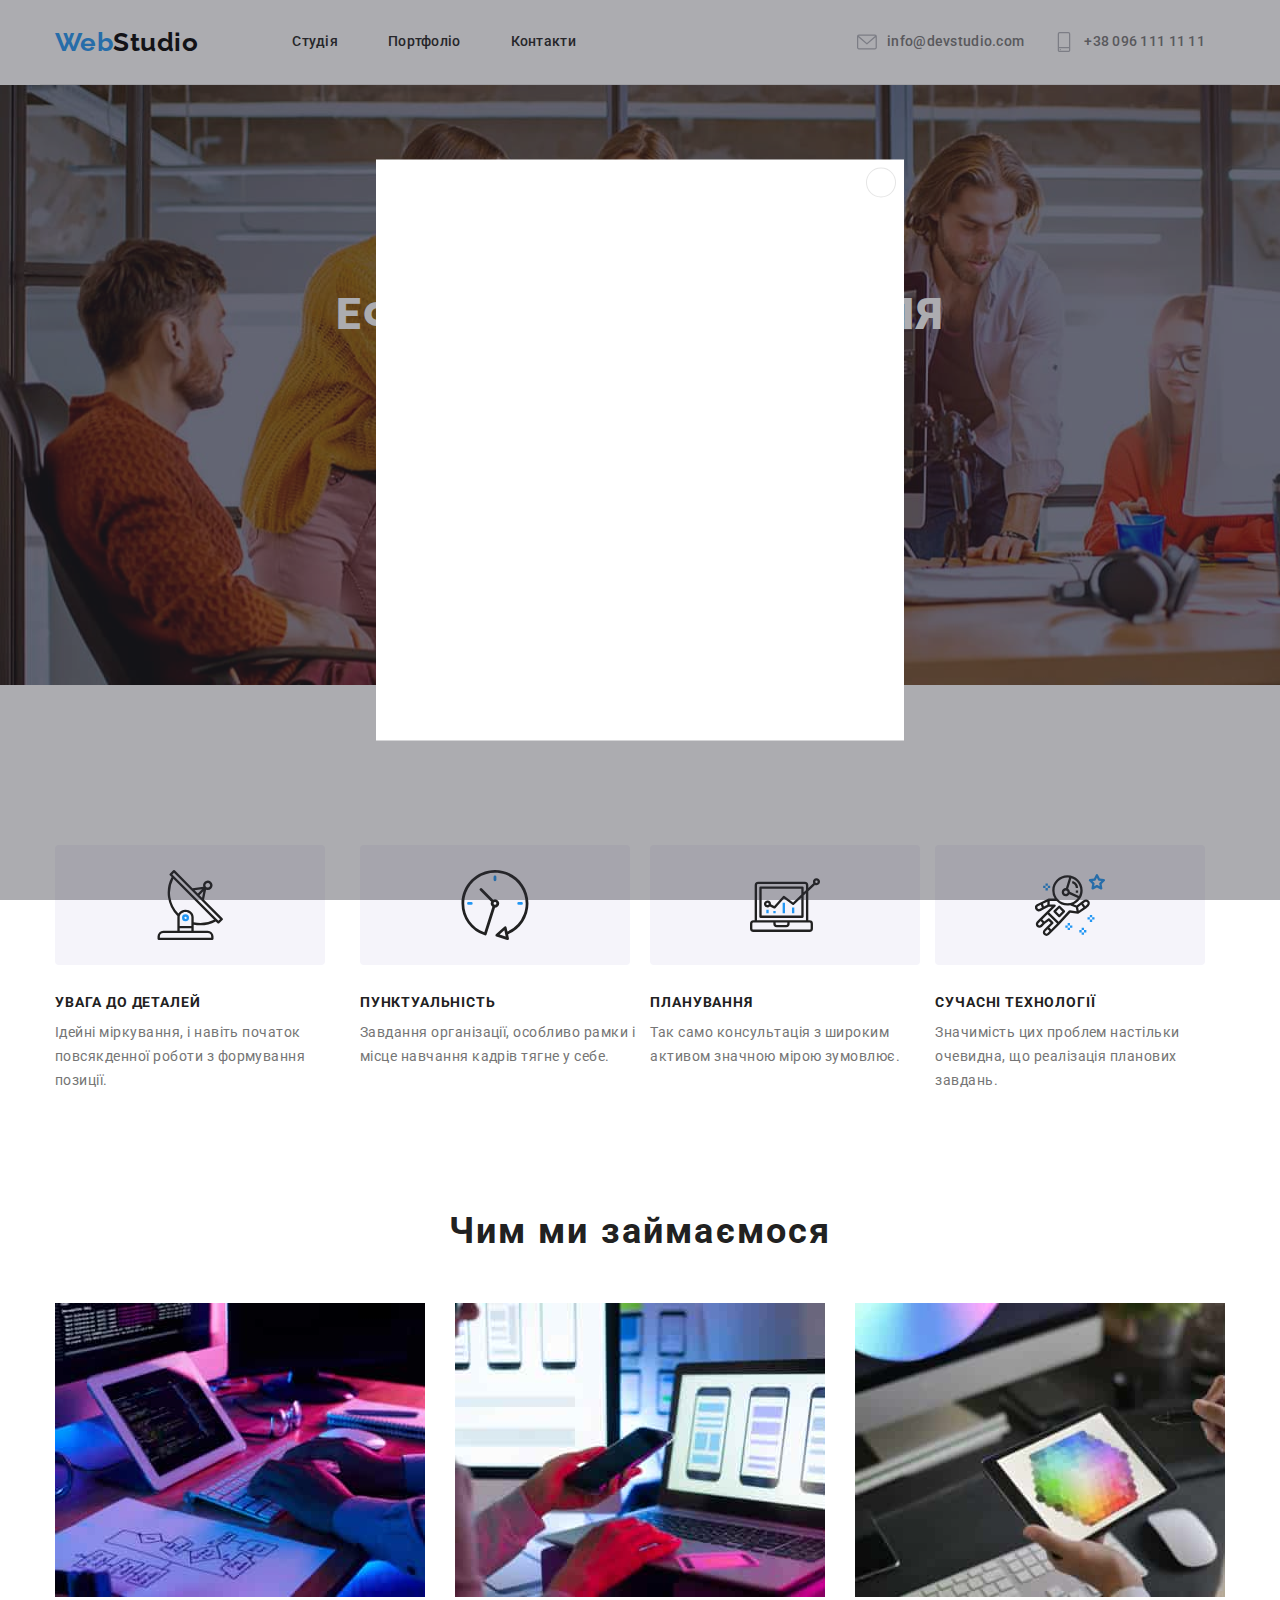
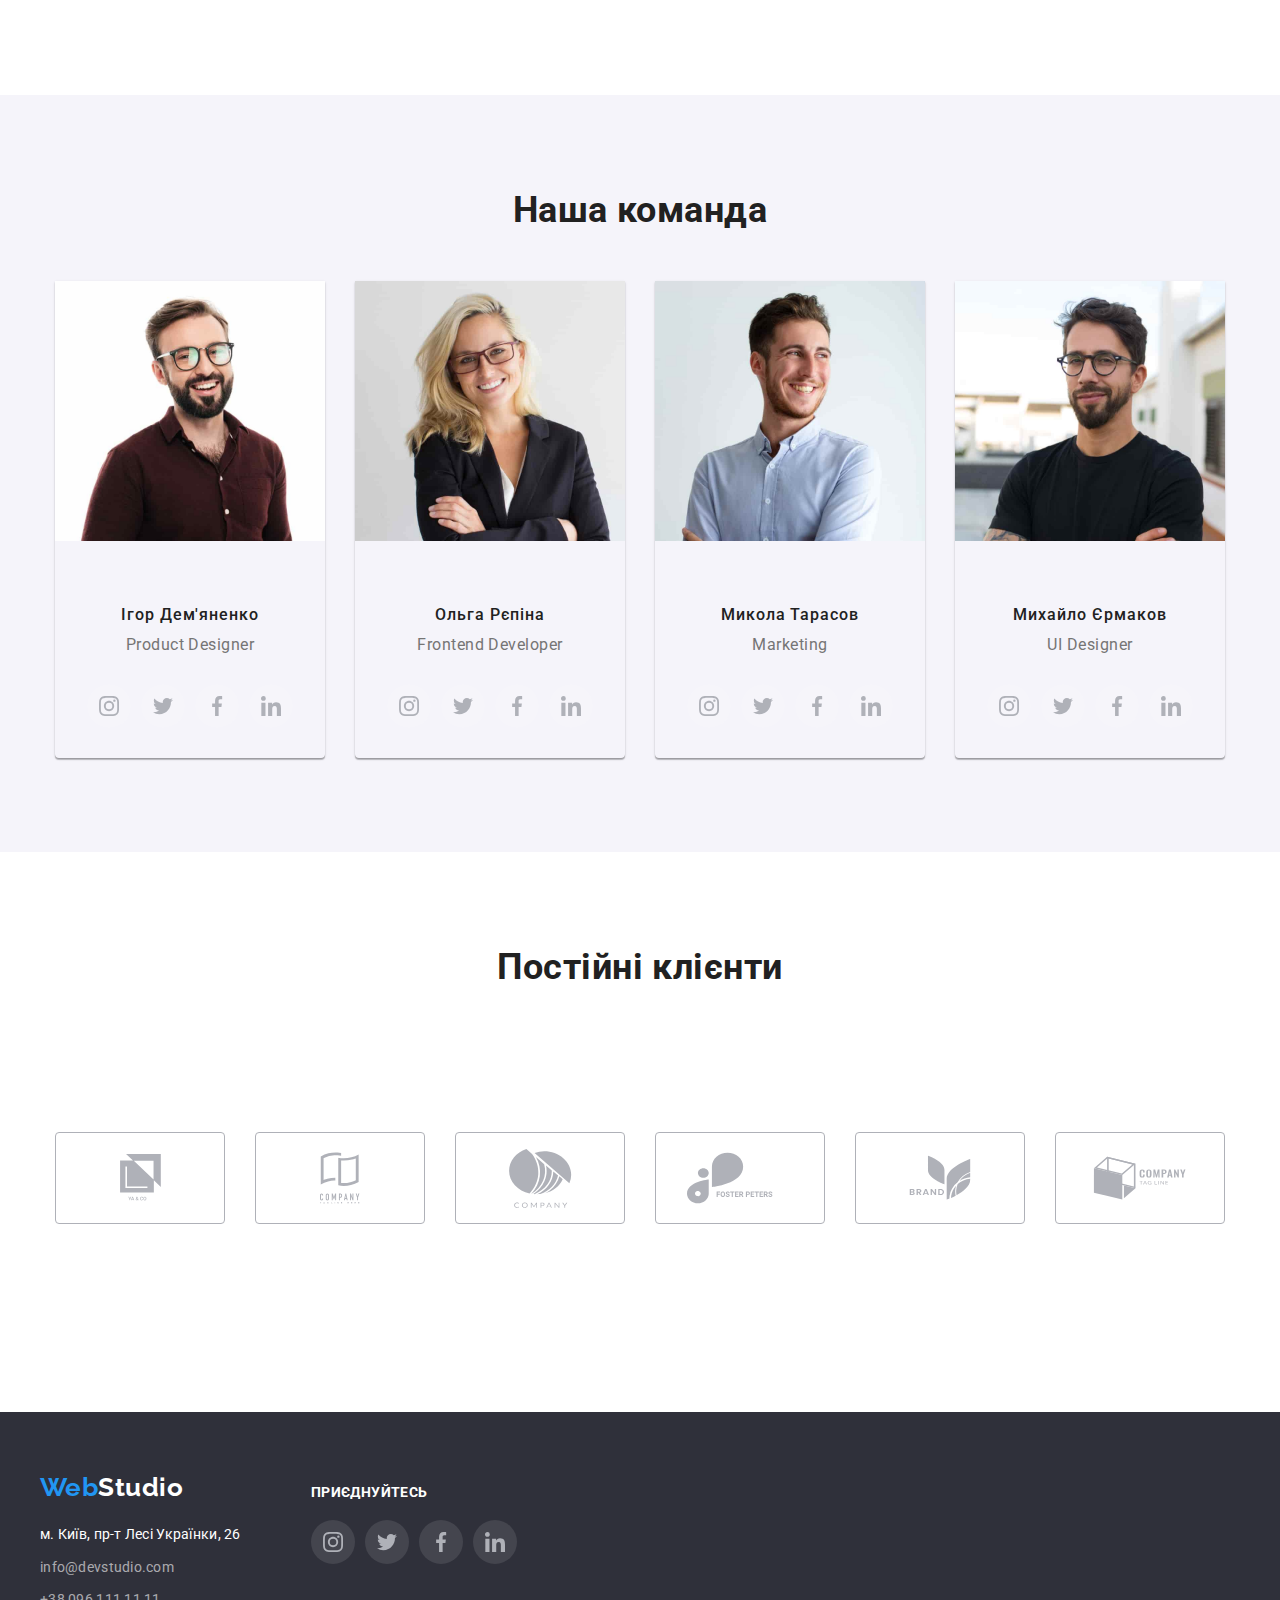
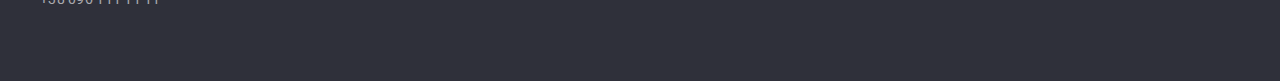
==== index.html @ 6ea55b5c "structure-modal" ====
<!DOCTYPE html>
<html lang="uk">
  <head>
    <meta charset="UTF-8" >
    <meta http-equiv="X-UA-Compatible" content="IE=edge" >
    <meta name="viewport" content="width=device-width, initial-scale=1.0" >
    <title>Document</title>
    <link rel="preconnect" href="https://fonts.googleapis.com" >
    <link rel="preconnect" href="https://fonts.gstatic.com" crossorigin >
    <link
      href="https://fonts.googleapis.com/css2?family=Raleway:wght@700&family=Roboto:wght@400;500;700;900&display=swap"
      rel="stylesheet">
      <link rel="stylesheet" href="./css/modern-normalize.css">
    <link rel="stylesheet" href="./css/styles.css" >
  </head>

  <body>
    <header>
      <div class="conteiner header-wraper">
      <nav class="header-nav">
        <a class="logo-link" href="index.html"
          >Web<span class="logo">Studio</span></a
        >
        <ul class="site-nave list">
          <li><a href="./index.html" class="link current">Студія</a></li>
          <li><a href="./portfolio.html" class="link">Портфоліо</a></li>
          <li><a href="./index.html" class="link">Контакти</a></li>
        </ul>
      </nav>
      <ul class="adress-head list">
        <li class="mail">
          <a href="mailto:info@devstudio.com" class="adress-head-link link"
            > <svg class="icon icon-adress-link" width="20" height="20" >
              <use xlink:href="./images/sprite.svg#icon-envelope"></use>
            </svg>info@devstudio.com</a
          >
        </li>
        <li class="phone">
          <a href="tel:+380961111111" class="adress-head-link link"><svg class="icon icon-adress-link" width="20" height="20">
            <use xlink:href="./images/sprite.svg#icon-smartphone"></use>
          </svg>+38 096 111 11 11</a></li>
      </ul>
    </div>
    </header>
    <main>
      <section class="hero">
        <div class="conteiner">
        <h1 class="hero-title">Ефективні рішення для вашого бізнесу</h1>
        <button class="button-main">Замовити послугу</button>
        </div>
      </section>

      <section class="help section">
        <div class="conteiner help-section">
        <!-- <h2>Допомога бізнесу</h2> -->
        <ul class="feature-list list">
          <li class="feature-item-link">
              <svg class="icon-advantage">
                <use xlink:href="./images/sprite.svg#icon-Group" width="70" height="70"></use>
              </svg>
            <h3 class="title">УВАГА ДО ДЕТАЛЕЙ</h3>
            <p class="discription">
              Ідейні міркування, і навіть початок повсякденної роботи з
              формування позиції.
            </p>
          </li>
          <li class="feature-item-link">
              <svg class="icon-advantage" >
                <use xlink:href="./images/sprite.svg#icon-clock" width="70" height="70"></use>
              </svg>
            <h3 class="title">ПУНКТУАЛЬНІСТЬ</h3>
            <p class="discription">
              Завдання організації, особливо рамки і місце навчання кадрів тягне
              у себе.
            </p>
          </li>
          <li class="feature-item-link">
              <svg class="icon-advantage" >
                <use xlink:href="./images/sprite.svg#icon-diagram" width="70" height="70"></use>
              </svg>
            <h3 class="title">ПЛАНУВАННЯ</h3>
            <p class="discription">
              Так само консультація з широким активом значною мірою зумовлює.
            </p>
          </li>
          <li class="feature-item-link">
              <svg class="icon-advantage" >
                <use xlink:href="./images/sprite.svg#icon-astronaut" width="70" height="70" ></use>
              </svg>
            <h3 class="title">СУЧАСНІ ТЕХНОЛОГІЇ</h3>
            <p class="discription">
              Значимість цих проблем настільки очевидна, що реалізація планових
              завдань.
            </p>
          </li>
        </ul>
        </div>
      </section>

      <section class="action-photo section">
        <div class="conteiner">
        <h2 class="title">Чим ми займаємося</h2>
        <ul class="list">
          <li>
            <img
              src="./images/functions-1.jpg"
              alt="Набирає код на клавіатурі"
              width="370"
            >
          </li>
          <li>
            <img
              src="./images/functions-2.jpg"
              alt="Синхронізує з телефоном"
              width="370"
            >
          </li>
          <li>
            <img
              src="./images/functions-3.jpg"
              alt="Обирає палітру на планшеті"
              width="370"
            >
          </li>
        </ul>
      </div >
      </section>

      <section class="our-team section">
        <div class="our-team conteiner">
        <h2 class="main-title">Наша команда</h2>
        <ul class="list">
          <li class="items">
            <img src="./images/team-1.jpg" alt="Ігор Дем'яненко" width="270" >
          
            <div class="our-descr">
            <h3 class="title">Ігор Дем'яненко</h3>
            <p class="discription">Product Designer</p>
           
            <ul class="socials">
              
              <li class="sosial-item">
                <a href="#" class="social-item-link" target="blank" rel="noopener noreferrer">
                <svg class="icon icon-instagram" width="20" height="20">
                  <use xlink:href="./images/sprite.svg#icon-instagram"></use>
                </svg>
              </a>
            </li>
         
            <li class="sosial-item">
              <a href="#" class="social-item-link" target="blank" rel="noopener noreferrer">
              <svg class="icon icon-facebook" width="20" height="20">
                <use xlink:href="./images/sprite.svg#icon-twitter"></use>
              </svg>
            </a>
          </li>
        
          <li class="sosial-item">
            <a href="#" class="social-item-link" target="blank" rel="noopener noreferrer">
            <svg class="icon icon-facebook" width="20" height="20">
              <use xlink:href="./images/sprite.svg#icon-facebook"></use>
            </svg>
          </a>
        </li>
   
        <li class="sosial-item">
          <a href="#" class="social-item-link" target="blank" rel="noopener noreferrer">
          <svg class="icon icon-facebook" width="20" height="20">
            <use xlink:href="./images/sprite.svg#icon-linkedin"></use>
          </svg>
        </a>
      </li>
    </ul>
  </div>

  
         
          <li class="items">
            <img
              src="./images/team-2.jpg"
              alt="Ольга Рєпіна"
              width="270"
            >
            <div class="our-descr">
            <h3 class="title">Ольга Рєпіна</h3>
            <p class="discription">Frontend Developer</p>
            <ul class="socials">
              <li class="sosial-item">
                <a href="#" class="social-item-link" target="blank" rel="noopener noreferrer">
                <svg class="icon icon-instagram" width="20" height="20">
                  <use xlink:href="./images/sprite.svg#icon-instagram"></use>
                </svg>
              </a>
            </li>
    
            <li class="sosial-item">
              <a href="#" class="social-item-link" target="blank" rel="noopener noreferrer">
              <svg class="icon icon-facebook" width="20" height="20">
                <use xlink:href="./images/sprite.svg#icon-twitter"></use>
              </svg>
            </a>
          </li>

          <li class="sosial-item">
            <a href="#" class="social-item-link" target="blank" rel="noopener noreferrer">
            <svg class="icon icon-facebook" width="20" height="20">
              <use xlink:href="./images/sprite.svg#icon-facebook"></use>
            </svg>
          </a>
        </li>
   
        <li class="sosial-item">
          <a href="#" class="social-item-link" target="blank" rel="noopener noreferrer">
          <svg class="icon icon-facebook" width="20" height="20">
            <use xlink:href="./images/sprite.svg#icon-linkedin"></use>
          </svg>
        </a>
      </li>
            </ul>
            </div>
          
          <li class="items">
            <img
              src="./images/team-3.jpg"
              alt="Микола Тарасов"
              width="270"
            >
            <div class="our-descr">
            <h3 class="title">Микола Тарасов</h3>
            <p class="discription">Marketing</p>
            <ul class="socials">
              <li class="sosial-item">
                <a href="#" class="social-item-link" target="blank" rel="noopener noreferrer">
                <svg class="icon icon-instagram" width="20" height="20">
                  <use xlink:href="./images/sprite.svg#icon-instagram"></use>
                </svg>
              </a>
            </li>
       

            <li class="sosial-item">
              <a href="#" class="social-item-link" target="blank" rel="noopener noreferrer">
              <svg class="icon icon-facebook" width="20" height="20">
                <use xlink:href="./images/sprite.svg#icon-twitter"></use>
              </svg>
            </a>
          </li>
      
    
          <li class="sosial-item">
            <a href="#" class="social-item-link" target="blank" rel="noopener noreferrer">
            <svg class="icon icon-facebook" width="20" height="20">
              <use xlink:href="./images/sprite.svg#icon-facebook"></use>
            </svg>
          </a>
        </li>
      
   
        <li class="sosial-item">
          <a href="#" class="social-item-link" target="blank" rel="noopener noreferrer">
          <svg class="icon icon-facebook" width="20" height="20">
            <use xlink:href="./images/sprite.svg#icon-linkedin"></use>
          </svg>
        </a>
      </li>
            </ul>
          </div>
          </li>

          <li class="items">
            <img src="./images/team-4.jpg" alt="Михайло Єрмаков" width="270" >
            <div class="our-descr">
            <h3 class="title">Михайло Єрмаков</h3>
            <p class="discription">UI Designer</p>
            <ul class="socials">
              <li class="sosial-item">
                <a href="#" class="social-item-link" target="blank" rel="noopener noreferrer">
                <svg class="icon icon-instagram" width="20" height="20">
                  <use xlink:href="./images/sprite.svg#icon-instagram"></use>
                </svg>
              </a>
            </li>
         
      

            <li class="sosial-item">
              <a href="#" class="social-item-link" target="blank" rel="noopener noreferrer">
              <svg class="icon icon-facebook" width="20" height="20">
                <use xlink:href="./images/sprite.svg#icon-twitter"></use>
              </svg>
            </a>
          </li>
        
    
          <li class="sosial-item">
            <a href="#" class="social-item-link" target="blank" rel="noopener noreferrer">
            <svg class="icon icon-facebook" width="20" height="20">
              <use xlink:href="./images/sprite.svg#icon-facebook"></use>
            </svg>
          </a>
        </li>
      
   
        <li class="sosial-item">
          <a href="#" class="social-item-link" target="blank" rel="noopener noreferrer">
          <svg class="icon icon-facebook" width="20" height="20">
            <use xlink:href="./images/sprite.svg#icon-linkedin"></use>
          </svg>
        </a>
      </li>
            </ul>
          </div>
          </li>
        </ul>
      </div>
      </section>

      <section class="section">
          <div class="conteiner">
            <h2 class="client-title">Постійні клієнти</h2>
          <ul class="clients-item">
            <li class="clients-item-link"> 
              <a class="client-link" href="#" target="_blank" rel="noopener noreferrer">
               <svg class="icon-clients" width="41" height="46.7">
                <use xlink:href="./images/sprite.svg#icon-Client1"></use>
              </svg>
            </a>
          </li>

          <li class="clients-item-link"> 
            <a class="client-link" href="#" target="_blank" rel="noopener noreferrer">
            <svg class="icon-clients " width="40" height="52">
              <use xlink:href="./images/sprite.svg#icon-Client2"></use>
            </svg>
          </a>
        </li>

          <li class="clients-item-link">
            <a class="client-link" href="#" target="_blank" rel="noopener noreferrer">
            <svg class="icon-clients" width="106" height="60">
              <use xlink:href="./images/sprite.svg#icon-Client3"></use>
            </svg>
          </a>
        </li>

          <li class="clients-item-link"> 
            <a class="client-link" href="#" target="_blank" rel="noopener noreferrer">
            <svg class="icon-clients" width="106" height="60">
              <use xlink:href="./images/sprite.svg#icon-Client4"></use>
            </svg>
          </a>
        </li>

          <li class="clients-item-link"> 
            <a class="client-link" href="#" target="_blank" rel="noopener noreferrer">
            <svg class="icon-clients" width="62.54" height="45.43">
              <use xlink:href="./images/sprite.svg#icon-Client5"></use>
            </svg>
          </a>
        </li>

          <li class="clients-item-link"> 
            <a class="client-link" href="#" target="_blank" rel="noopener noreferrer">
            <svg class="icon-clients" width="93.79" height="43.93">
              <use xlink:href="./images/sprite.svg#icon-Client6"></use>
            </svg>
          </a>
        </li>

          </ul>
        </div>
      </section>
    <div class="modal-wrap">
      <div class="modal">
        <button type="button" class="close-modal"></button> 
        <form action="#"></form>
      </div>
    </div>
  </main>

    <footer class="footer">
      <div class="conteiner footer-items">
        <div>
      <a class="logo-link" href="index.html"
        >Web<span class="logo-footer">Studio</span></a
      >
      <address>
        <ul>
          <li class="footer-adress list">
            <a
              href="https://goo.gl/maps/wSFg71M6Uk85JUGh7"
              target="_blank"
              rel="noopener noreferrer"
              class="link"
              >м. Київ, пр-т Лесі Українки, 26</a
            >
          </li>
          <li class="footer-nave list">
            <a
              href="info@devstudio.com"
              target="_blank"
              rel="noopener noreferrer"
              class="link"
              >info@devstudio.com</a
            >
          </li>
          <li class="footer-nave list">
            <a
              href="+380961111111"
              target="_blank"
              rel="noopener noreferrer"
              class="link"
              >+38 096 111 11 11</a
            >
          </li>
        </ul>
      </address>
    </div>

      <div class="footer-social">
        <h3 class="title-footer">ПРИЄДНУЙТЕСЬ</h3>
      <ul class="footer-icons-social">
       
        <li class="sosial-item">
          <a href="#" class="social-item-link footer-svg" target="blank" rel="noopener noreferrer">
          <svg class="icon icon-instagram" width="20" height="20">
            <use xlink:href="./images/sprite.svg#icon-instagram">
            </use>
          </svg>
        </a>
      </li>
   

      <li class="sosial-item">
        <a href="#" class="social-item-link" target="blank" rel="noopener noreferrer">
        <svg class="icon icon-facebook" width="20" height="20">
          <use xlink:href="./images/sprite.svg#icon-twitter"></use>
        </svg>
      </a>
    </li>


    <li class="sosial-item">
      <a href="#" class="social-item-link" target="blank" rel="noopener noreferrer">
      <svg class="icon icon-facebook" width="20" height="20">
        <use xlink:href="./images/sprite.svg#icon-facebook"></use>
      </svg>
    </a>
  </li>

  <li class="sosial-item">
    <a href="#" class="social-item-link" target="blank" rel="noopener noreferrer">
    <svg class="icon icon-facebook" width="20" height="20">
      <use xlink:href="./images/sprite.svg#icon-linkedin"></use>
    </svg>
  </a>
</li>
      </ul>
    </div>
    </div>
    </footer>
  </body>
</html>
---- css/styles.css ----
:root {
  --primary-text-color: #212121;
  --secondary-text-color: #757575;
  --icon-color: #afb1b8;
  --accent-color: #2196f3;
  --primary-white-color: #ffffff;
  --bgr-white-color: #f5f5f5;
  --secondary-white-color: rgba(255, 255, 255, 0.6);
  --bgr-grey-color: #f5f4fa;
  --bgr-darck-color: #2f303a;
}
.section {
  background-color: var(--primary-white-color);
  width: 100%;
  margin: 0 auto;
}

.conteiner {
  max-width: 1200px;
  width: 100%;
  margin: 0 auto;
  padding: 0 15px;
}

h1,
h2,
h3,
h3,
h4,
h5,
h6,
p,
ul {
  margin: 0;
  padding: 0;
  list-style: none;
}

body {
  background-color: var(--primary-white-color);
  color: var(--primary-text-color);
  font-family: Roboto, sans-serif;
  letter-spacing: 0.03em;
}

.img {
  display: block;
  min-width: 100%;
  height: auto;
}
/* header */

.modal-wrap{
  position: fixed;
  left: 0;
  top: 0;
  width: 100%;
  height: 100%;
  background:rgba(47, 48, 58, 0.4);
  z-index: 999;
}
.modal{
  max-width: 528px;
  width: 100%;
  max-height: 581px;
  height: 100%;
  background: var(--primary-white-color);
  position: absolute;
  left: 50%;
  top: 50%;
  transform: translate(-50%,-50%);
  overflow: auto;
}
.close-modal{
  position: absolute;
  right: 8px;
  top: 8px;
  width: 30px;
  height: 30px;
  background: var(--primary-white-color);
  border: 1px solid rgba(0, 0, 0, 0.1);
  border-radius: 50%;
}
.logo {
  color: #000000;
  font-family: Raleway;

  font-weight: 700;
  font-size: 26px;
  line-height: 1.19;

  text-decoration: none;
}

/* site-nave */

.header-nav {
  display: flex;
  justify-content: flex-start;
}
.site-nave {
  display: flex;
  align-items: center;
}
.site-nave.list {
  margin-left: 94px;
}
.site-nave li {
  margin-right: 50px;
}
.site-nave .item:last-child {
  margin-right: 0;
}
.header-nav {
  display: flex;
  align-items: center;
}
.header-wraper {
  justify-content: space-between;
  display: flex;
  border-bottom: 1px solid #ececec;
}
.site-nave {
  display: flex;
  align-items: center;
}

.site-nave li {
  margin-right: 50px;
}
.site-nave .item:last-child {
  margin-right: 0;
}
.feature-item-link:last-child {
  margin-right: 0;
}
.adress-head {
  display: flex;
  align-items: center;
}

.adress-head .item:last-child {
  margin-right: 0;
}
.mail {
  display: flex;
  align-items: center;
}
/* .mail:hover::before {
  color:var(--accent-color);
} */
.phone {
  display: flex;
  align-items: center;
}

.link {
  font-weight: 500;
  font-size: 14px;
  line-height: 1.14;
  letter-spacing: 0.02em;
  text-decoration: none;

  color: var(--primary-text-color);
}

.logo-link {
  color: var(--accent-color);
  font-family: Raleway;

  font-weight: 700;
  font-size: 26px;
  line-height: 1.19;
  text-decoration: none;
}

.site-nave .link {
  display: block;
}
.site-nave .list {
  margin-left: 94px;

  color: var(--primary-text-color);

  font-weight: 500;
  font-size: 14px;
  line-height: 1.14;
  letter-spacing: 0.02em;
  text-decoration: none;
}
.site-nave .link:hover,
.site-nave .link:focus {
  color: var(--accent-color);
}

.seting-nave {
  display: flex;
  align-items: center;
  gap: 50px;
  margin-right: 90px;
}

.adress-head .link {
  display: flex;
  padding-top: 32px;
  padding-bottom: 32px;
  color: var(--secondary-text-color);
  gap: 10px;

  font-weight: 500;
  font-size: 14px;
  line-height: 1.14;
  letter-spacing: 0.02em;
  text-decoration: none;
}
.adress-head .link:hover,
.adress-head .link:focus {
  color: var(--accent-color);
}

/* HERO */
.hero {
  background-color: var(--bgr-darck-color);
}
.hero .conteiner {
  width: 100%;
  background-image: url(../images/Img.jpg);
  background-repeat: no-repeat;
  max-width: 1600px;

  display: flex;
  justify-content: center;
  align-items: center;
  padding: 200px 0;
  gap: 30px;
  flex-direction: column;
}
.hero-title {
  width: 696px;
  display: inline-block;
  text-align: center;

  font-weight: 900;
  font-size: 44px;
  line-height: 1.36;
  letter-spacing: 0.06em;
  text-transform: uppercase;
  color: var(--primary-white-color);
}
/* help */
.conteiner .clients-item {
  display: flex;
  gap: 30px;
  width: 100%;
  padding: 94px 0;
  justify-content: space-between;
}

.icon-advantage {
  display: block;
  align-items: center;
  justify-content: center;
  width: 270px;
  height: 120px;
  background: var(--bgr-grey-color);
  border-radius: 4px;
  margin-bottom: 30px;
  padding: 25px 100px;
  fill: currentColor;
}

/* button */
.button {
  color: var(--primary-text-color);
}

.button-main {
  height: 50px;
  width: 216px;
  font-style: normal;
  box-shadow: 0px 4px 4px rgb(0 0 0 / 15%);
  cursor: pointer;

  min-width: 216px;
  border-radius: 4px;
  border: none;

  color: var(--primary-white-color);
  background-color: var(--accent-color);

  font-weight: 700;
  font-size: 16px;
  line-height: 1.88;
  text-align: center;
  letter-spacing: 0.06em;
}
.button-prymary {
  min-width: 73px;
  display: inline-block;
  border-radius: 4px;
  padding: 6px 22px;
  text-align: center;
  border: 1px solid transparent;

  color: var(--primary-white-color);
  background-color: var(--accent-color);

  font-weight: 500;
  font-size: 16px;
  line-height: 1.62;
}

.button-secondary {
  display: flex;
  justify-content: center;
  gap: 8px;
  margin-bottom: 50px;
  color: var(--primary-text-color);
}

.filter-btn {
  padding: 6px 22px;
  border-radius: 4px;
  background-color: var(--bgr-grey-color);
  cursor: pointer;
  border: 0ch;
}
.filter-btn:hover,
.filter-btn:focus {
  color: var(--primary-white-color);
  background-color: var(--accent-color);
}
button {
  font-family: inherit;
}

.action-photo .list {
  display: flex;
  gap: 30px;
  width: 100%;
}

.action-photo .title {
  margin-bottom: 50px;

  margin-top: 118px;
  color: var(--primary-text-color);

  font-weight: 700;
  font-size: 36px;
  line-height: 1.16;
  text-align: center;
  text-decoration: none;
}

.our-team {
  background-color: var(--bgr-grey-color);
}

.our-team .items {
  border-color: transparent;
  box-shadow: 0px 1px 3px rgba(0, 0, 0, 0.12), 0px 1px 1px rgba(0, 0, 0, 0.14),
    0px 2px 1px rgba(0, 0, 0, 0.2);
  border-radius: 0px 0px 4px 4px;
}

.our-team .list {
  display: flex;
  gap: 30px;
  width: 100%;
  text-align: center;
}
.section-category {
  display: flex;
  width: 100%;
  justify-content: center;
  padding: 94px 0;
}

.our-team .title {
  color: var(--primary-text-color);

  font-weight: 500;
  font-size: 16px;
  line-height: 1.19;
}
.our-team .discription {
  margin-bottom: 30px;
  color: var(--secondary-text-color);

  font-weight: 400;
  font-size: 16px;
  line-height: 1.19;
}
.our-team p {
  margin-top: 10px;
  margin-bottom: 0px;
}
.our-team h3 {
  margin-top: 30px;
  margin-bottom: 0px;
}
.our-team.section {
  padding-top: 94px;
  padding-bottom: 94px;
}

.our-descr {
  padding: 30px 10px 0px;
}
.icon-adress-link {
  fill: var(--icon-color);
  width: 20px;
  height: 20px;
}
.icon-adress-link:hover,
.icon-adress-link:focus {
  color: var(--accent-color);
}

.adress-head-link {
  margin-right: 20px;
  display: flex;
  align-items: center;
  justify-content: center;
  margin-left: 10px;
}

.adress-head-link:hover .icon-adress-link,
.adress-head-link:focus .icon-adress-link {
  fill: var(--accent-color);
}
.icon {
  display: flex;
  align-items: center;
  justify-content: center;
}
.socials {
  display: flex;
  align-items: center;
  flex-wrap: wrap;
  gap: 10px;
  margin-bottom: 30px;
  justify-content: center;
}
.socials-footer {
  display: flex;
  align-items: center;
  flex-wrap: wrap;
  gap: 10px;
  justify-content: center;
}
.footer-social {
  gap: 70px;
}
.footer-icons-social {
  display: flex;
  gap: 10px;
  margin-top: 20px;
}
.footer-svg {
  fill: var(--primary-white-color);
}
.footer-items {
  display: flex;
  justify-content: flex-start;
  gap: 70px;
}

.social-item-link {
  display: flex;
  align-items: center;
  justify-content: center;
  width: 44px;
  height: 44px;
  border-radius: 50%;
  background: rgba(255, 255, 255, 0.1);
  fill: var(--icon-color);
}
.social-item-link:hover,
.social-item-link:focus {
  background-color: var(--accent-color);
  fill: var(--primary-white-color);
}
.icon-clients {
  fill: currentColor;
}

.client-link {
  display: flex;
  justify-content: center;
  align-items: center;
  border: 1px solid var(--icon-color);
  height: 92px;
  width: 170px;
  border-radius: 4px;
  color: var(--icon-color);
  background-color: transparent;
}

.client-link:hover,
.client-link:focus {
  color: var(--accent-color);
  border-color: var(--accent-color);
}
.icon-clients:hover {
  fill: var(--accent-color);
}
/*  */

.action-photo.section {
  padding-top: 0px;
  padding-bottom: 94px;
}
.help.section {
  padding-top: 94px;
  padding-bottom: 0px;
}

.block-photo .title {
  color: var(--primary-text-color);
}
.conteiner.block {
  padding-bottom: 100px;
}

.block-photo {
  display: flex;
  justify-content: center;
  flex-wrap: wrap;
  gap: 30px;
}
.title {
  font-style: normal;
  font-weight: 700;
  font-size: 18px;
  line-height: 2;
  letter-spacing: 0.06em;
}

.filter-btn {
  padding: 6px 22px;
  border-radius: 4px;
  background-color: var(--bgr-grey-color);
  cursor: pointer;
  border: 0ch;
}
.filter-btn:hover,
.filter-btn:focus {
  color: var(--primary-white-color);
  background-color: var(--accent-color);
}
button {
  font-family: inherit;
}
.button-secondary .list .current {
  display: flex;
  justify-content: center;
}
.button-secondary .items {
  border-color: transparent;
  box-shadow: 0px 1px 3px rgb(0 0 0 / 12%), 0px 1px 1px rgb(0 0 0 / 14%),
    0px 2px 1px rgb(0 0 0 / 20%);
  border-radius: 0px 0px 4px 4px;
}
.block-photo .items {
  border-color: transparent;
  box-shadow: 0px 1px 3px rgb(0 0 0 / 12%), 0px 1px 1px rgb(0 0 0 / 14%),
    0px 2px 1px rgb(0 0 0 / 20%);
  border-radius: 0px 0px 4px 4px;
}

/* main-page */

.conteiner .feature-list {
  display: flex;
  gap: 15px;
  width: 100%;
  margin-top: 66.41px;
}

.feature-list .title {
  color: var(--primary-text-color);

  font-weight: 700;
  font-size: 14px;

  line-height: 1.14;
}
.feature-list .discription {
  color: var(--secondary-text-color);

  font-weight: 400;
  font-size: 14px;
  line-height: 1.71;
}
.feature-list p {
  margin-top: 10px;
  margin-bottom: 0px;
}

.main-title {
  margin-bottom: 50px;
  color: var(--primary-text-color);
  font-weight: 700;
  font-size: 36px;
  line-height: 1.17;
  text-align: center;
}
.clien-conteiner {
  text-align: center;
}
.client-title {
  margin-bottom: 50px;
  color: var(--primary-text-color);
  font-weight: 700;
  font-size: 36px;
  line-height: 1.17;
  text-align: center;
}

.action-photo .list {
  display: flex;
  gap: 30px;
  width: 100%;
}

.action-photo .title {
  margin-bottom: 50px;

  margin-top: 118px;
  color: var(--primary-text-color);

  font-weight: 700;
  font-size: 36px;
  line-height: 1.16;
  text-align: center;
}

.our-team {
  background-color: var(--bgr-grey-color);

}

.our-team .items {
  border-color: transparent;
  box-shadow: 0px 1px 3px rgba(0, 0, 0, 0.12), 0px 1px 1px rgba(0, 0, 0, 0.14),
    0px 2px 1px rgba(0, 0, 0, 0.2);
  border-radius: 0px 0px 4px 4px;
}
/* .block-photo .images{
    0px 1px 3px rgba(0, 0, 0, 0.12), 0px 1px 1px rgba(0, 0, 0, 0.14),
      0px 2px 1px rgba(0, 0, 0, 0.2);
    border-radius: 0px 0px 4px 4px;
  } */

.our-team .list {
  display: flex;
  gap: 30px;
  width: 100%;
  text-align: center;
}
.section-category {
  width: 100%;
  justify-content: center;
  padding: 94px 0;
}

.our-team .title {
  color: var(--primary-text-color);

  font-weight: 500;
  font-size: 16px;
  line-height: 1.19;
}
.our-team .discription {
  margin-bottom: 30px;
  color: var(--secondary-text-color);

  font-weight: 400;
  font-size: 16px;
  line-height: 1.19;
}
.our-team p {
  margin-top: 10px;
  margin-bottom: 0px;
}
.our-team h3 {
  margin-top: 30px;
  margin-bottom: 0px;
}
.our-team.section {
  padding-top: 94px;
  padding-bottom: 94px;
}
.action-photo.section {
  padding-top: 0px;
  padding-bottom: 94px;
}
.help.section {
  padding-top: 94px;
  padding-bottom: 0px;
}
.section {
  padding: 94px 0;
}

.block-photo .title {
  color: var(--primary-text-color);
}

.block-photo {
  display: flex;
  justify-content: center;
  flex-wrap: wrap;
  gap: 30px;
}
.title {
  font-size: 18px;
  line-height: 2;
  letter-spacing: 0.06em;

  color: var(--primary-text-color);
}
.block-photo .discription {
  color: var(--secondary-text-color);

  font-weight: 400;
  font-size: 16px;
  line-height: 1.88;
}
.section-category .items {
  display: flex;
  justify-content: center;
}
.section-category h1 {
  align-items: center;
}

.images {
  display: block;
}

.filling {
  padding: 20px;
  border: 1px solid #eeeeee;
}
.poster {
  margin-top: 9px;
  margin-bottom: 6px;
}

/* footer */

.footer {
  background-color: var(--bgr-darck-color);
}
.footer .conteiner {
  display: flex;
  padding: 60px 0;
}
.logo-footer {
  margin-bottom: 20px;
  color: var(--primary-white-color);

  font-family: "Raleway";
  font-weight: 700;
  font-size: 26px;
  line-height: 1.19;
  text-decoration: none;
}
.footer .logo-link {
  display: inline-block;
  margin-bottom: 20px;
}

.footer-adress .conteiner {
  display: inline-block;
  margin-bottom: 9px;
}
.footer-adress .link {
  display: inline-block;
  margin-bottom: 9px;

  color: var(--primary-white-color);

  font-weight: 400;
  font-size: 14px;
  line-height: 1.71;
  text-decoration: none;
  font-style: normal;
}
.footer-adress .link:hover,
.footer-adress .link:focus {
  color: var(--accent-color);
}

.footer-nave .link {
  display: inline-block;
  margin-bottom: 9px;

  color: var(--secondary-white-color);
  font-weight: 400;
  font-size: 14px;
  line-height: 1.71;
  text-decoration: none;
  font-style: normal;
}
.footer-nave .link:hover,
.footer-nave .link:focus {
  color: var(--accent-color);
}
.title-footer {
  font-size: 14px;
  line-height: 1.1428;
  letter-spacing: 0.03em;
  text-transform: uppercase;
  color: var(--primary-white-color);
  margin-top: 12px;
}

/* main background white:    #F5F5F5 */
/* second text white         #FFFFFF */
/* background button grey    #F5F4FA */
/* background/text   blue    #2196F3 */
/* logo black                #000000 */
/* main text black           #212121 */
/* second text grey          #757575*/
/* footer-grayrgba(255, 255, 255, 0.6) */
/* Font Raleway Weight 700 */
/* Font Roboto Weight 400, 500, 700, 900 */
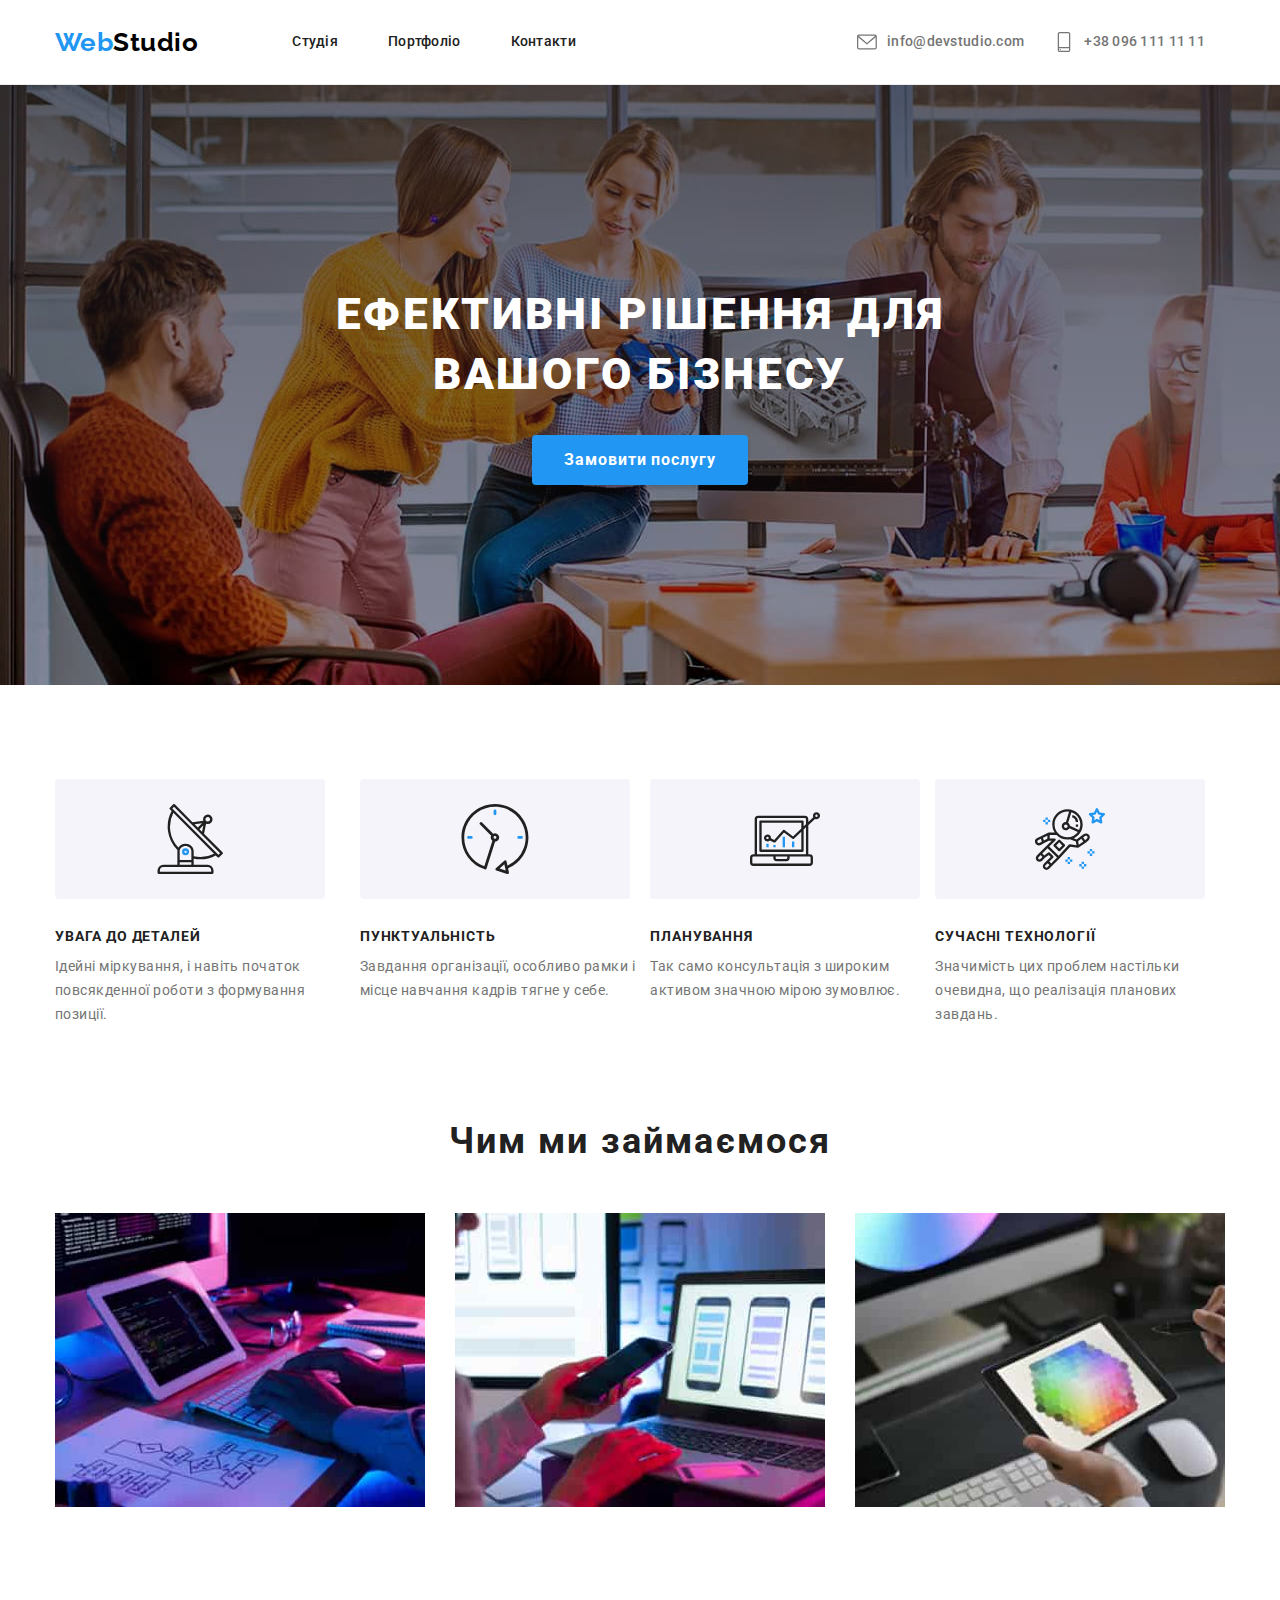
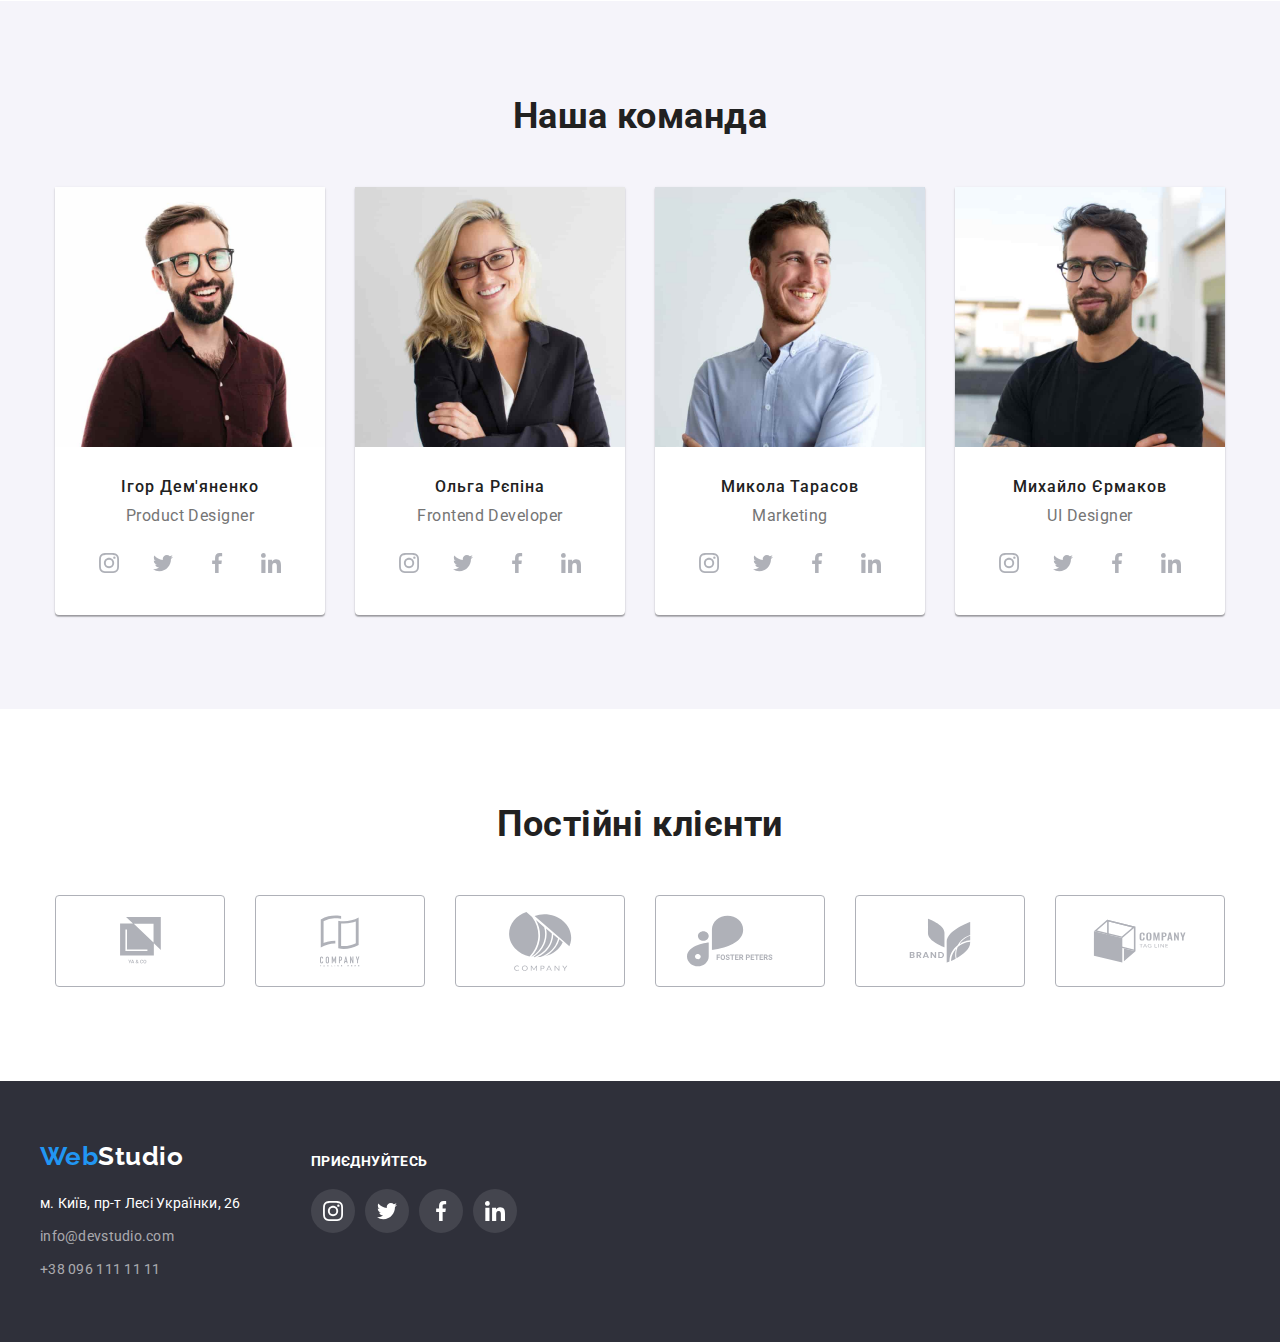
==== commit e6f05faf: "chengeForm" ====
--- a/index.html
+++ b/index.html
@@ -9,455 +9,651 @@
     <link rel="preconnect" href="https://fonts.gstatic.com" crossorigin >
     <link
       href="https://fonts.googleapis.com/css2?family=Raleway:wght@700&family=Roboto:wght@400;500;700;900&display=swap"
-      rel="stylesheet">
-      <link rel="stylesheet" href="./css/modern-normalize.css">
+      rel="stylesheet"
+    >
+    <link rel="stylesheet" href="./css/modern-normalize.css" >
     <link rel="stylesheet" href="./css/styles.css" >
   </head>
 
   <body>
     <header>
       <div class="conteiner header-wraper">
-      <nav class="header-nav">
-        <a class="logo-link" href="index.html"
-          >Web<span class="logo">Studio</span></a
-        >
-        <ul class="site-nave list">
-          <li><a href="./index.html" class="link current">Студія</a></li>
-          <li><a href="./portfolio.html" class="link">Портфоліо</a></li>
-          <li><a href="./index.html" class="link">Контакти</a></li>
-        </ul>
-      </nav>
-      <ul class="adress-head list">
-        <li class="mail">
-          <a href="mailto:info@devstudio.com" class="adress-head-link link"
-            > <svg class="icon icon-adress-link" width="20" height="20" >
-              <use xlink:href="./images/sprite.svg#icon-envelope"></use>
-            </svg>info@devstudio.com</a
+        <nav class="header-nav">
+          <a class="logo-link" href="index.html"
+            >Web<span class="logo">Studio</span></a
           >
-        </li>
-        <li class="phone">
-          <a href="tel:+380961111111" class="adress-head-link link"><svg class="icon icon-adress-link" width="20" height="20">
-            <use xlink:href="./images/sprite.svg#icon-smartphone"></use>
-          </svg>+38 096 111 11 11</a></li>
-      </ul>
-    </div>
-    </header>
-    <main>
-      <section class="hero">
-        <div class="conteiner">
-        <h1 class="hero-title">Ефективні рішення для вашого бізнесу</h1>
-        <button class="button-main">Замовити послугу</button>
-        </div>
-      </section>
-
-      <section class="help section">
-        <div class="conteiner help-section">
-        <!-- <h2>Допомога бізнесу</h2> -->
-        <ul class="feature-list list">
-          <li class="feature-item-link">
-              <svg class="icon-advantage">
-                <use xlink:href="./images/sprite.svg#icon-Group" width="70" height="70"></use>
-              </svg>
-            <h3 class="title">УВАГА ДО ДЕТАЛЕЙ</h3>
-            <p class="discription">
-              Ідейні міркування, і навіть початок повсякденної роботи з
-              формування позиції.
-            </p>
-          </li>
-          <li class="feature-item-link">
-              <svg class="icon-advantage" >
-                <use xlink:href="./images/sprite.svg#icon-clock" width="70" height="70"></use>
-              </svg>
-            <h3 class="title">ПУНКТУАЛЬНІСТЬ</h3>
-            <p class="discription">
-              Завдання організації, особливо рамки і місце навчання кадрів тягне
-              у себе.
-            </p>
-          </li>
-          <li class="feature-item-link">
-              <svg class="icon-advantage" >
-                <use xlink:href="./images/sprite.svg#icon-diagram" width="70" height="70"></use>
-              </svg>
-            <h3 class="title">ПЛАНУВАННЯ</h3>
-            <p class="discription">
-              Так само консультація з широким активом значною мірою зумовлює.
-            </p>
-          </li>
-          <li class="feature-item-link">
-              <svg class="icon-advantage" >
-                <use xlink:href="./images/sprite.svg#icon-astronaut" width="70" height="70" ></use>
-              </svg>
-            <h3 class="title">СУЧАСНІ ТЕХНОЛОГІЇ</h3>
-            <p class="discription">
-              Значимість цих проблем настільки очевидна, що реалізація планових
-              завдань.
-            </p>
-          </li>
-        </ul>
-        </div>
-      </section>
-
-      <section class="action-photo section">
-        <div class="conteiner">
-        <h2 class="title">Чим ми займаємося</h2>
-        <ul class="list">
-          <li>
-            <img
-              src="./images/functions-1.jpg"
-              alt="Набирає код на клавіатурі"
-              width="370"
-            >
-          </li>
-          <li>
-            <img
-              src="./images/functions-2.jpg"
-              alt="Синхронізує з телефоном"
-              width="370"
-            >
-          </li>
-          <li>
-            <img
-              src="./images/functions-3.jpg"
-              alt="Обирає палітру на планшеті"
-              width="370"
-            >
-          </li>
-        </ul>
-      </div >
-      </section>
-
-      <section class="our-team section">
-        <div class="our-team conteiner">
-        <h2 class="main-title">Наша команда</h2>
-        <ul class="list">
-          <li class="items">
-            <img src="./images/team-1.jpg" alt="Ігор Дем'яненко" width="270" >
-          
-            <div class="our-descr">
-            <h3 class="title">Ігор Дем'яненко</h3>
-            <p class="discription">Product Designer</p>
-           
-            <ul class="socials">
-              
-              <li class="sosial-item">
-                <a href="#" class="social-item-link" target="blank" rel="noopener noreferrer">
-                <svg class="icon icon-instagram" width="20" height="20">
-                  <use xlink:href="./images/sprite.svg#icon-instagram"></use>
-                </svg>
-              </a>
-            </li>
-         
-            <li class="sosial-item">
-              <a href="#" class="social-item-link" target="blank" rel="noopener noreferrer">
-              <svg class="icon icon-facebook" width="20" height="20">
-                <use xlink:href="./images/sprite.svg#icon-twitter"></use>
-              </svg>
+          <ul class="site-nave list">
+            <li><a href="./index.html" class="linkcurrent link">Студія</a></li>
+            <li><a href="./portfolio.html" class="link">Портфоліо</a></li>
+            <li><a href="./index.html" class="link">Контакти</a></li>
+          </ul>
+        </nav>
+        <ul class="adress-head list">
+          <li class="mail">
+            <a href="mailto:info@devstudio.com" class="adress-head-link link">
+              <svg class="icon icon-adress-link" width="16" height="12">
+                <use xlink:href="./images/sprite.svg#icon-envelope"></use>
+                </svg>info@devstudio.com
             </a>
           </li>
-        
-          <li class="sosial-item">
-            <a href="#" class="social-item-link" target="blank" rel="noopener noreferrer">
-            <svg class="icon icon-facebook" width="20" height="20">
-              <use xlink:href="./images/sprite.svg#icon-facebook"></use>
-            </svg>
-          </a>
-        </li>
-   
-        <li class="sosial-item">
-          <a href="#" class="social-item-link" target="blank" rel="noopener noreferrer">
-          <svg class="icon icon-facebook" width="20" height="20">
-            <use xlink:href="./images/sprite.svg#icon-linkedin"></use>
-          </svg>
-        </a>
-      </li>
-    </ul>
-  </div>
-
-  
-         
-          <li class="items">
-            <img
-              src="./images/team-2.jpg"
-              alt="Ольга Рєпіна"
-              width="270"
-            >
-            <div class="our-descr">
-            <h3 class="title">Ольга Рєпіна</h3>
-            <p class="discription">Frontend Developer</p>
-            <ul class="socials">
-              <li class="sosial-item">
-                <a href="#" class="social-item-link" target="blank" rel="noopener noreferrer">
-                <svg class="icon icon-instagram" width="20" height="20">
-                  <use xlink:href="./images/sprite.svg#icon-instagram"></use>
-                </svg>
-              </a>
-            </li>
-    
-            <li class="sosial-item">
-              <a href="#" class="social-item-link" target="blank" rel="noopener noreferrer">
-              <svg class="icon icon-facebook" width="20" height="20">
-                <use xlink:href="./images/sprite.svg#icon-twitter"></use>
-              </svg>
+          <li class="phone">
+            <a href="tel:+380961111111" class="adress-head-link link"
+              ><svg class="icon icon-adress-link" width="10" height="16">
+                <use
+                  xlink:href="./images/sprite.svg#icon-smartphone"
+                ></use></svg>+38 096 111 11 11
             </a>
-          </li>
-
-          <li class="sosial-item">
-            <a href="#" class="social-item-link" target="blank" rel="noopener noreferrer">
-            <svg class="icon icon-facebook" width="20" height="20">
-              <use xlink:href="./images/sprite.svg#icon-facebook"></use>
-            </svg>
-          </a>
-        </li>
-   
-        <li class="sosial-item">
-          <a href="#" class="social-item-link" target="blank" rel="noopener noreferrer">
-          <svg class="icon icon-facebook" width="20" height="20">
-            <use xlink:href="./images/sprite.svg#icon-linkedin"></use>
-          </svg>
-        </a>
-      </li>
-            </ul>
-            </div>
-          
-          <li class="items">
-            <img
-              src="./images/team-3.jpg"
-              alt="Микола Тарасов"
-              width="270"
-            >
-            <div class="our-descr">
-            <h3 class="title">Микола Тарасов</h3>
-            <p class="discription">Marketing</p>
-            <ul class="socials">
-              <li class="sosial-item">
-                <a href="#" class="social-item-link" target="blank" rel="noopener noreferrer">
-                <svg class="icon icon-instagram" width="20" height="20">
-                  <use xlink:href="./images/sprite.svg#icon-instagram"></use>
-                </svg>
-              </a>
-            </li>
-       
-
-            <li class="sosial-item">
-              <a href="#" class="social-item-link" target="blank" rel="noopener noreferrer">
-              <svg class="icon icon-facebook" width="20" height="20">
-                <use xlink:href="./images/sprite.svg#icon-twitter"></use>
-              </svg>
-            </a>
-          </li>
-      
-    
-          <li class="sosial-item">
-            <a href="#" class="social-item-link" target="blank" rel="noopener noreferrer">
-            <svg class="icon icon-facebook" width="20" height="20">
-              <use xlink:href="./images/sprite.svg#icon-facebook"></use>
-            </svg>
-          </a>
-        </li>
-      
-   
-        <li class="sosial-item">
-          <a href="#" class="social-item-link" target="blank" rel="noopener noreferrer">
-          <svg class="icon icon-facebook" width="20" height="20">
-            <use xlink:href="./images/sprite.svg#icon-linkedin"></use>
-          </svg>
-        </a>
-      </li>
-            </ul>
-          </div>
-          </li>
-
-          <li class="items">
-            <img src="./images/team-4.jpg" alt="Михайло Єрмаков" width="270" >
-            <div class="our-descr">
-            <h3 class="title">Михайло Єрмаков</h3>
-            <p class="discription">UI Designer</p>
-            <ul class="socials">
-              <li class="sosial-item">
-                <a href="#" class="social-item-link" target="blank" rel="noopener noreferrer">
-                <svg class="icon icon-instagram" width="20" height="20">
-                  <use xlink:href="./images/sprite.svg#icon-instagram"></use>
-                </svg>
-              </a>
-            </li>
-         
-      
-
-            <li class="sosial-item">
-              <a href="#" class="social-item-link" target="blank" rel="noopener noreferrer">
-              <svg class="icon icon-facebook" width="20" height="20">
-                <use xlink:href="./images/sprite.svg#icon-twitter"></use>
-              </svg>
-            </a>
-          </li>
-        
-    
-          <li class="sosial-item">
-            <a href="#" class="social-item-link" target="blank" rel="noopener noreferrer">
-            <svg class="icon icon-facebook" width="20" height="20">
-              <use xlink:href="./images/sprite.svg#icon-facebook"></use>
-            </svg>
-          </a>
-        </li>
-      
-   
-        <li class="sosial-item">
-          <a href="#" class="social-item-link" target="blank" rel="noopener noreferrer">
-          <svg class="icon icon-facebook" width="20" height="20">
-            <use xlink:href="./images/sprite.svg#icon-linkedin"></use>
-          </svg>
-        </a>
-      </li>
-            </ul>
-          </div>
           </li>
         </ul>
       </div>
+    </header>
+    <main>
+      <section class="hero section">
+        <div class="conteiner">
+          <h1 class="hero-title">Ефективні рішення для вашого бізнесу</h1>
+          <button class="button-main">Замовити послугу</button>
+        </div>
       </section>
 
-      <section class="section">
-          <div class="conteiner">
-            <h2 class="client-title">Постійні клієнти</h2>
-          <ul class="clients-item">
-            <li class="clients-item-link"> 
-              <a class="client-link" href="#" target="_blank" rel="noopener noreferrer">
-               <svg class="icon-clients" width="41" height="46.7">
-                <use xlink:href="./images/sprite.svg#icon-Client1"></use>
-              </svg>
-            </a>
-          </li>
-
-          <li class="clients-item-link"> 
-            <a class="client-link" href="#" target="_blank" rel="noopener noreferrer">
-            <svg class="icon-clients " width="40" height="52">
-              <use xlink:href="./images/sprite.svg#icon-Client2"></use>
-            </svg>
-          </a>
-        </li>
-
-          <li class="clients-item-link">
-            <a class="client-link" href="#" target="_blank" rel="noopener noreferrer">
-            <svg class="icon-clients" width="106" height="60">
-              <use xlink:href="./images/sprite.svg#icon-Client3"></use>
-            </svg>
-          </a>
-        </li>
-
-          <li class="clients-item-link"> 
-            <a class="client-link" href="#" target="_blank" rel="noopener noreferrer">
-            <svg class="icon-clients" width="106" height="60">
-              <use xlink:href="./images/sprite.svg#icon-Client4"></use>
-            </svg>
-          </a>
-        </li>
-
-          <li class="clients-item-link"> 
-            <a class="client-link" href="#" target="_blank" rel="noopener noreferrer">
-            <svg class="icon-clients" width="62.54" height="45.43">
-              <use xlink:href="./images/sprite.svg#icon-Client5"></use>
-            </svg>
-          </a>
-        </li>
-
-          <li class="clients-item-link"> 
-            <a class="client-link" href="#" target="_blank" rel="noopener noreferrer">
-            <svg class="icon-clients" width="93.79" height="43.93">
-              <use xlink:href="./images/sprite.svg#icon-Client6"></use>
-            </svg>
-          </a>
-        </li>
-
+      <section class="help">
+        <div class="conteiner">
+          <!-- <h2>Допомога бізнесу</h2> -->
+          <ul class="feature-list list">
+            <li class="feature-item-link">
+              <div class="feature-item-svg">
+                <a
+                  href="#"
+                  class="feature-item-link"
+                  target="blank"
+                  rel="noopener noreferrer"
+                ></a>
+                <svg>
+                  <use
+                    xlink:href="./images/sprite.svg#icon-Group"
+                    width="70"
+                    height="70"
+                  ></use>
+                </svg>
+              </div>
+              <h3 class="title">УВАГА ДО ДЕТАЛЕЙ</h3>
+              <p class="discription">
+                Ідейні міркування, і навіть початок повсякденної роботи з
+                формування позиції.
+              </p>
+            </li>
+
+            <li class="feature-item-link">
+              <div class="feature-item-svg">
+                <a
+                  href="#"
+                  class="feature-item-link"
+                  target="blank"
+                  rel="noopener noreferrer"
+                ></a>
+                <svg>
+                  <use
+                    xlink:href="./images/sprite.svg#icon-clock"
+                    width="70"
+                    height="70"
+                  ></use>
+                </svg>
+              </div>
+              <h3 class="title">ПУНКТУАЛЬНІСТЬ</h3>
+              <p class="discription">
+                Завдання організації, особливо рамки і місце навчання кадрів
+                тягне у себе.
+              </p>
+            </li>
+            <li class="feature-item-link">
+              <div class="feature-item-svg">
+                <a
+                  href="#"
+                  class="feature-item-link"
+                  target="blank"
+                  rel="noopener noreferrer"
+                ></a>
+                <svg>
+                  <use
+                    xlink:href="./images/sprite.svg#icon-diagram"
+                    width="70"
+                    height="70"
+                  ></use>
+                </svg>
+              </div>
+              <h3 class="title">ПЛАНУВАННЯ</h3>
+              <p class="discription">
+                Так само консультація з широким активом значною мірою зумовлює.
+              </p>
+            </li>
+
+            <li class="feature-item-link">
+              <div class="feature-item-svg">
+                <a
+                  href="#"
+                  class="feature-item-link"
+                  target="blank"
+                  rel="noopener noreferrer"
+                ></a>
+                <svg>
+                  <use
+                    xlink:href="./images/sprite.svg#icon-astronaut"
+                    width="70"
+                    height="70"
+                  ></use>
+                </svg>
+              </div>
+              <h3 class="title">СУЧАСНІ ТЕХНОЛОГІЇ</h3>
+              <p class="discription">
+                Значимість цих проблем настільки очевидна, що реалізація
+                планових завдань.
+              </p>
+            </li>
           </ul>
         </div>
       </section>
-    <div class="modal-wrap">
-      <div class="modal">
-        <button type="button" class="close-modal"></button> 
-        <form action="#"></form>
-      </div>
-    </div>
-  </main>
+      <section class="section">
+        <div class="action-photo conteiner">
+          <h2 class="title">Чим ми займаємося</h2>
+          <ul class="list">
+            <li>
+              <img
+                src="./images/functions-1.jpg"
+                alt="Набирає код на клавіатурі"
+                width="370">
+            </li>
+            <li>
+              <img
+                src="./images/functions-2.jpg"
+                alt="Синхронізує з телефоном"
+                width="370"
+              >
+            </li>
+            <li>
+              <img
+                src="./images/functions-3.jpg"
+                alt="Обирає палітру на планшеті"
+                width="370"
+              >
+            </li>
+          </ul>
+        </div>
+      </section>
+
+      <section class="our-section section">
+        <div class="our-team conteiner">
+          <h2 class="main-title">Наша команда</h2>
+          <ul class="list">
+            <li class="items">
+              <img
+                src="./images/team-1.jpg"
+                alt="Ігор Дем'яненко"
+                width="270"
+              >
+
+              <div class="our-descr">
+                <h3 class="title">Ігор Дем'яненко</h3>
+                <p class="discription">Product Designer</p>
+
+                <ul class="socials">
+                  <li class="sosial-item">
+                    <a
+                      href="#"
+                      class="social-item-link"
+                      target="blank"
+                      rel="noopener noreferrer"
+                    >
+                      <svg class="icon icon-instagram" width="20" height="20">
+                        <use
+                          xlink:href="./images/sprite.svg#icon-instagram"
+                        ></use>
+                      </svg>
+                    </a>
+                  </li>
+
+                  <li class="sosial-item">
+                    <a
+                      href="#"
+                      class="social-item-link"
+                      target="blank"
+                      rel="noopener noreferrer"
+                    >
+                      <svg class="icon icon-facebook" width="20" height="20">
+                        <use
+                          xlink:href="./images/sprite.svg#icon-twitter"
+                        ></use>
+                      </svg>
+                    </a>
+                  </li>
+
+                  <li class="sosial-item">
+                    <a
+                      href="#"
+                      class="social-item-link"
+                      target="blank"
+                      rel="noopener noreferrer"
+                    >
+                      <svg class="icon icon-facebook" width="20" height="20">
+                        <use
+                          xlink:href="./images/sprite.svg#icon-facebook"
+                        ></use>
+                      </svg>
+                    </a>
+                  </li>
+
+                  <li class="sosial-item">
+                    <a
+                      href="#"
+                      class="social-item-link"
+                      target="blank"
+                      rel="noopener noreferrer"
+                    >
+                      <svg class="icon icon-facebook" width="20" height="20">
+                        <use
+                          xlink:href="./images/sprite.svg#icon-linkedin"
+                        ></use>
+                      </svg>
+                    </a>
+                  </li>
+                </ul>
+              </div>
+            </li>
+
+            <li class="items">
+              <img src="./images/team-2.jpg" alt="Ольга Рєпіна" width="270" >
+              <div class="our-descr">
+                <h3 class="title">Ольга Рєпіна</h3>
+                <p class="discription">Frontend Developer</p>
+                <ul class="socials">
+                  <li class="sosial-item">
+                    <a
+                      href="#"
+                      class="social-item-link"
+                      target="blank"
+                      rel="noopener noreferrer"
+                    >
+                      <svg class="icon icon-instagram" width="20" height="20">
+                        <use
+                          xlink:href="./images/sprite.svg#icon-instagram"
+                        ></use>
+                      </svg>
+                    </a>
+                  </li>
+
+                  <li class="sosial-item">
+                    <a
+                      href="#"
+                      class="social-item-link"
+                      target="blank"
+                      rel="noopener noreferrer"
+                    >
+                      <svg class="icon icon-facebook" width="20" height="20">
+                        <use
+                          xlink:href="./images/sprite.svg#icon-twitter"
+                        ></use>
+                      </svg>
+                    </a>
+                  </li>
+
+                  <li class="sosial-item">
+                    <a
+                      href="#"
+                      class="social-item-link"
+                      target="blank"
+                      rel="noopener noreferrer"
+                    >
+                      <svg class="icon icon-facebook" width="20" height="20">
+                        <use
+                          xlink:href="./images/sprite.svg#icon-facebook"
+                        ></use>
+                      </svg>
+                    </a>
+                  </li>
+
+                  <li class="sosial-item">
+                    <a
+                      href="#"
+                      class="social-item-link"
+                      target="blank"
+                      rel="noopener noreferrer"
+                    >
+                      <svg class="icon icon-facebook" width="20" height="20">
+                        <use
+                          xlink:href="./images/sprite.svg#icon-linkedin"
+                        ></use>
+                      </svg>
+                    </a>
+                  </li>
+                </ul>
+              </div>
+            </li>
+
+            <li class="items">
+              <img src="./images/team-3.jpg" alt="Микола Тарасов" width="270" >
+              <div class="our-descr">
+                <h3 class="title">Микола Тарасов</h3>
+                <p class="discription">Marketing</p>
+                <ul class="socials">
+                  <li class="sosial-item">
+                    <a
+                      href="#"
+                      class="social-item-link"
+                      target="blank"
+                      rel="noopener noreferrer"
+                    >
+                      <svg class="icon icon-instagram" width="20" height="20">
+                        <use
+                          xlink:href="./images/sprite.svg#icon-instagram"
+                        ></use>
+                      </svg>
+                    </a>
+                  </li>
+
+                  <li class="sosial-item">
+                    <a
+                      href="#"
+                      class="social-item-link"
+                      target="blank"
+                      rel="noopener noreferrer"
+                    >
+                      <svg class="icon icon-facebook" width="20" height="20">
+                        <use
+                          xlink:href="./images/sprite.svg#icon-twitter"
+                        ></use>
+                      </svg>
+                    </a>
+                  </li>
+
+                  <li class="sosial-item">
+                    <a
+                      href="#"
+                      class="social-item-link"
+                      target="blank"
+                      rel="noopener noreferrer"
+                    >
+                      <svg class="icon icon-facebook" width="20" height="20">
+                        <use
+                          xlink:href="./images/sprite.svg#icon-facebook"
+                        ></use>
+                      </svg>
+                    </a>
+                  </li>
+
+                  <li class="sosial-item">
+                    <a
+                      href="#"
+                      class="social-item-link"
+                      target="blank"
+                      rel="noopener noreferrer"
+                    >
+                      <svg class="icon icon-facebook" width="20" height="20">
+                        <use
+                          xlink:href="./images/sprite.svg#icon-linkedin"
+                        ></use>
+                      </svg>
+                    </a>
+                  </li>
+                </ul>
+              </div>
+            </li>
+
+            <li class="items">
+              <img
+                src="./images/team-4.jpg"
+                alt="Михайло Єрмаков"
+                width="270"
+              >
+              <div class="our-descr">
+                <h3 class="title">Михайло Єрмаков</h3>
+                <p class="discription">UI Designer</p>
+                <ul class="socials">
+                  <li class="sosial-item">
+                    <a
+                      href="#"
+                      class="social-item-link"
+                      target="blank"
+                      rel="noopener noreferrer"
+                    >
+                      <svg class="icon icon-instagram" width="20" height="20">
+                        <use
+                          xlink:href="./images/sprite.svg#icon-instagram"
+                        ></use>
+                      </svg>
+                    </a>
+                  </li>
+
+                  <li class="sosial-item">
+                    <a
+                      href="#"
+                      class="social-item-link"
+                      target="blank"
+                      rel="noopener noreferrer"
+                    >
+                      <svg class="icon icon-facebook" width="20" height="20">
+                        <use
+                          xlink:href="./images/sprite.svg#icon-twitter"
+                        ></use>
+                      </svg>
+                    </a>
+                  </li>
+
+                  <li class="sosial-item">
+                    <a
+                      href="#"
+                      class="social-item-link"
+                      target="blank"
+                      rel="noopener noreferrer"
+                    >
+                      <svg class="icon icon-facebook" width="20" height="20">
+                        <use
+                          xlink:href="./images/sprite.svg#icon-facebook"
+                        ></use>
+                      </svg>
+                    </a>
+                  </li>
+
+                  <li class="sosial-item">
+                    <a
+                      href="#"
+                      class="social-item-link"
+                      target="blank"
+                      rel="noopener noreferrer"
+                    >
+                      <svg class="icon icon-facebook" width="20" height="20">
+                        <use
+                          xlink:href="./images/sprite.svg#icon-linkedin"
+                        ></use>
+                      </svg>
+                    </a>
+                  </li>
+                </ul>
+              </div>
+            </li>
+          </ul>
+        </div>
+      </section>
+
+      <section class="section">
+        <div class="conteiner">
+          <h2 class="client-title">Постійні клієнти</h2>
+          <ul class="clients-item">
+            <li class="clients-item-link">
+              <a
+                class="client-link"
+                href="#"
+                target="_blank"
+                rel="noopener noreferrer"
+              >
+                <svg class="icon-clients" width="41" height="46.7">
+                  <use xlink:href="./images/sprite.svg#icon-Client1"></use>
+                </svg>
+              </a>
+            </li>
+
+            <li class="clients-item-link">
+              <a
+                class="client-link"
+                href="#"
+                target="_blank"
+                rel="noopener noreferrer"
+              >
+                <svg class="icon-clients" width="40" height="52">
+                  <use xlink:href="./images/sprite.svg#icon-Client2"></use>
+                </svg>
+              </a>
+            </li>
+
+            <li class="clients-item-link">
+              <a
+                class="client-link"
+                href="#"
+                target="_blank"
+                rel="noopener noreferrer"
+              >
+                <svg class="icon-clients" width="106" height="60">
+                  <use xlink:href="./images/sprite.svg#icon-Client3"></use>
+                </svg>
+              </a>
+            </li>
+
+            <li class="clients-item-link">
+              <a
+                class="client-link"
+                href="#"
+                target="_blank"
+                rel="noopener noreferrer"
+              >
+                <svg class="icon-clients" width="106" height="60">
+                  <use xlink:href="./images/sprite.svg#icon-Client4"></use>
+                </svg>
+              </a>
+            </li>
+
+            <li class="clients-item-link">
+              <a
+                class="client-link"
+                href="#"
+                target="_blank"
+                rel="noopener noreferrer"
+              >
+                <svg class="icon-clients" width="62.54" height="45.43">
+                  <use xlink:href="./images/sprite.svg#icon-Client5"></use>
+                </svg>
+              </a>
+            </li>
+
+            <li class="clients-item-link">
+              <a
+                class="client-link"
+                href="#"
+                target="_blank"
+                rel="noopener noreferrer"
+              >
+                <svg class="icon-clients" width="93.79" height="43.93">
+                  <use xlink:href="./images/sprite.svg#icon-Client6"></use>
+                </svg>
+              </a>
+            </li>
+          </ul>
+        </div>
+      </section>
+    </main>
 
     <footer class="footer">
       <div class="conteiner footer-items">
         <div>
-      <a class="logo-link" href="index.html"
-        >Web<span class="logo-footer">Studio</span></a
-      >
-      <address>
-        <ul>
-          <li class="footer-adress list">
-            <a
-              href="https://goo.gl/maps/wSFg71M6Uk85JUGh7"
-              target="_blank"
-              rel="noopener noreferrer"
-              class="link"
-              >м. Київ, пр-т Лесі Українки, 26</a
-            >
-          </li>
-          <li class="footer-nave list">
-            <a
-              href="info@devstudio.com"
-              target="_blank"
-              rel="noopener noreferrer"
-              class="link"
-              >info@devstudio.com</a
-            >
-          </li>
-          <li class="footer-nave list">
-            <a
-              href="+380961111111"
-              target="_blank"
-              rel="noopener noreferrer"
-              class="link"
-              >+38 096 111 11 11</a
-            >
-          </li>
-        </ul>
-      </address>
-    </div>
-
-      <div class="footer-social">
-        <h3 class="title-footer">ПРИЄДНУЙТЕСЬ</h3>
-      <ul class="footer-icons-social">
-       
-        <li class="sosial-item">
-          <a href="#" class="social-item-link footer-svg" target="blank" rel="noopener noreferrer">
-          <svg class="icon icon-instagram" width="20" height="20">
-            <use xlink:href="./images/sprite.svg#icon-instagram">
-            </use>
-          </svg>
-        </a>
-      </li>
-   
-
-      <li class="sosial-item">
-        <a href="#" class="social-item-link" target="blank" rel="noopener noreferrer">
-        <svg class="icon icon-facebook" width="20" height="20">
-          <use xlink:href="./images/sprite.svg#icon-twitter"></use>
-        </svg>
-      </a>
-    </li>
-
-
-    <li class="sosial-item">
-      <a href="#" class="social-item-link" target="blank" rel="noopener noreferrer">
-      <svg class="icon icon-facebook" width="20" height="20">
-        <use xlink:href="./images/sprite.svg#icon-facebook"></use>
-      </svg>
-    </a>
-  </li>
-
-  <li class="sosial-item">
-    <a href="#" class="social-item-link" target="blank" rel="noopener noreferrer">
-    <svg class="icon icon-facebook" width="20" height="20">
-      <use xlink:href="./images/sprite.svg#icon-linkedin"></use>
-    </svg>
-  </a>
-</li>
-      </ul>
-    </div>
-    </div>
+          <a class="logo-link" href="index.html"
+            >Web<span class="logo-footer">Studio</span></a
+          >
+          <address>
+            <ul class="adress">
+              <li class="footer-adress list">
+                <a
+                  href="https://goo.gl/maps/wSFg71M6Uk85JUGh7"
+                  target="_blank"
+                  rel="noopener noreferrer"
+                  class="link"
+                  >м. Київ, пр-т Лесі Українки, 26</a
+                >
+              </li>
+              <li class="footer-nave list">
+                <a
+                  href="info@devstudio.com"
+                  target="_blank"
+                  rel="noopener noreferrer"
+                  class="link"
+                  >info@devstudio.com</a
+                >
+              </li>
+              <li class="footer-nave list">
+                <a
+                  href="+380961111111"
+                  target="_blank"
+                  rel="noopener noreferrer"
+                  class="link"
+                  >+38 096 111 11 11</a
+                >
+              </li>
+            </ul>
+          </address>
+        </div>
+
+        <div class="footer-social">
+          <h3 class="title-footer">ПРИЄДНУЙТЕСЬ</h3>
+          <ul class="footer-icons-social">
+            <li class="sosial-item">
+              <a
+                href="#"
+                class="social-item-link footer-svg"
+                target="blank"
+                rel="noopener noreferrer"
+              >
+                <svg class="icon icon-instagram" width="20" height="20">
+                  <use xlink:href="./images/sprite.svg#icon-instagram"></use>
+                </svg>
+              </a>
+            </li>
+
+            <li class="sosial-item">
+              <a
+                href="#"
+                class="social-item-link footer-svg"
+                target="blank"
+                rel="noopener noreferrer"
+              >
+                <svg class="icon icon-facebook" width="20" height="20">
+                  <use xlink:href="./images/sprite.svg#icon-twitter"></use>
+                </svg>
+              </a>
+            </li>
+
+            <li class="sosial-item">
+              <a
+                href="#"
+                class="social-item-link footer-svg"
+                target="blank"
+                rel="noopener noreferrer"
+              >
+                <svg class="icon icon-facebook" width="20" height="20">
+                  <use xlink:href="./images/sprite.svg#icon-facebook"></use>
+                </svg>
+              </a>
+            </li>
+
+            <li class="sosial-item">
+              <a
+                href="#"
+                class="social-item-link footer-svg"
+                target="blank"
+                rel="noopener noreferrer"
+              >
+                <svg class="icon icon-facebook" width="20" height="20">
+                  <use xlink:href="./images/sprite.svg#icon-linkedin"></use>
+                </svg>
+              </a>
+            </li>
+          </ul>
+        </div>
+      </div>
     </footer>
   </body>
-</html>+</html>
--- a/css/styles.css
+++ b/css/styles.css
@@ -8,6 +8,9 @@
   --secondary-white-color: rgba(255, 255, 255, 0.6);
   --bgr-grey-color: #f5f4fa;
   --bgr-darck-color: #2f303a;
+  --start-color: rgba(47, 48, 58, 0);
+  --end-color: rgba(47, 48, 58, 0.4);
+
 }
 .section {
   background-color: var(--primary-white-color);
@@ -43,44 +46,13 @@
   letter-spacing: 0.03em;
 }
 
-.img {
+img {
   display: block;
   min-width: 100%;
   height: auto;
 }
 /* header */
 
-.modal-wrap{
-  position: fixed;
-  left: 0;
-  top: 0;
-  width: 100%;
-  height: 100%;
-  background:rgba(47, 48, 58, 0.4);
-  z-index: 999;
-}
-.modal{
-  max-width: 528px;
-  width: 100%;
-  max-height: 581px;
-  height: 100%;
-  background: var(--primary-white-color);
-  position: absolute;
-  left: 50%;
-  top: 50%;
-  transform: translate(-50%,-50%);
-  overflow: auto;
-}
-.close-modal{
-  position: absolute;
-  right: 8px;
-  top: 8px;
-  width: 30px;
-  height: 30px;
-  background: var(--primary-white-color);
-  border: 1px solid rgba(0, 0, 0, 0.1);
-  border-radius: 50%;
-}
 .logo {
   color: #000000;
   font-family: Raleway;
@@ -103,8 +75,11 @@
   align-items: center;
 }
 .site-nave.list {
-  margin-left: 94px;
-}
+    padding-left: 94px;
+    padding-top: 32px;
+    padding-bottom: 32px;
+   }
+
 .site-nave li {
   margin-right: 50px;
 }
@@ -115,11 +90,14 @@
   display: flex;
   align-items: center;
 }
+.header-nav .logo-link{
+  padding: 24px 0;
+}
 .header-wraper {
   justify-content: space-between;
   display: flex;
-  border-bottom: 1px solid #ececec;
-}
+}
+header{ border-bottom: 1px solid #ececec;}
 .site-nave {
   display: flex;
   align-items: center;
@@ -128,11 +106,28 @@
 .site-nave li {
   margin-right: 50px;
 }
+.linkcurrent{
+  color:var(--accent-color) ;
+  text-decoration: none;
+  
+}
 .site-nave .item:last-child {
   margin-right: 0;
 }
 .feature-item-link:last-child {
   margin-right: 0;
+  
+}
+ .feature-item-svg{
+  display: block;
+  justify-content:center;
+  width: 270px;
+  height: 120px;
+  background: var(--bgr-grey-color);
+  border-radius: 4px;
+  margin-bottom: 30px;
+  padding: 25px 100px; 
+  fill: currentColor;
 }
 .adress-head {
   display: flex;
@@ -220,14 +215,19 @@
 
 /* HERO */
 .hero {
-  background-color: var(--bgr-darck-color);
-}
-.hero .conteiner {
-  width: 100%;
-  background-image: url(../images/Img.jpg);
+  padding: 94px 0;
+ background-color: var(--bgr-darck-color); 
+  width: 100%;
+  height: 100%;
+  background-image:linear-gradient(to top,
+  var(--start-color),var(--end-color)
+  ),url(../images/Img.jpg);
+  /* background-image:linear-gradient(to top,
+  var(--start-color),var(--end-color)
+  ); */
   background-repeat: no-repeat;
   max-width: 1600px;
-
+  max-height: 600px;
   display: flex;
   justify-content: center;
   align-items: center;
@@ -235,6 +235,16 @@
   gap: 30px;
   flex-direction: column;
 }
+  .hero .conteiner {
+  width: 100%;
+  max-width: 1600px;
+  display: flex;
+  justify-content: center;
+  align-items: center;
+  padding: 200px 0;
+  gap: 30px;
+  flex-direction: column; 
+} 
 .hero-title {
   width: 696px;
   display: inline-block;
@@ -252,21 +262,12 @@
   display: flex;
   gap: 30px;
   width: 100%;
-  padding: 94px 0;
   justify-content: space-between;
 }
 
-.icon-advantage {
-  display: block;
-  align-items: center;
-  justify-content: center;
-  width: 270px;
-  height: 120px;
-  background: var(--bgr-grey-color);
-  border-radius: 4px;
-  margin-bottom: 30px;
-  padding: 25px 100px;
-  fill: currentColor;
+.help{
+ padding-top: 94px;
+ padding-bottom: 0;
 }
 
 /* button */
@@ -316,6 +317,8 @@
   gap: 8px;
   margin-bottom: 50px;
   color: var(--primary-text-color);
+ line-height: 1.625;
+  font-weight: 500;
 }
 
 .filter-btn {
@@ -324,11 +327,21 @@
   background-color: var(--bgr-grey-color);
   cursor: pointer;
   border: 0ch;
+ line-height: 1.625;
+  font-weight: 500; 
 }
 .filter-btn:hover,
 .filter-btn:focus {
   color: var(--primary-white-color);
   background-color: var(--accent-color);
+  box-shadow: 0px 3px 1px rgba(0, 0, 0, 0.1), 0px 1px 2px rgba(0, 0, 0, 0.08), 0px 2px 2px rgba(0, 0, 0, 0.12);
+}
+.items-photo:hover,
+.items-photo:focus{
+  box-shadow: 0px 1px 1px rgba(0, 0, 0, 0.12), 0px 4px 4px rgba(0, 0, 0, 0.06), 1px 4px 6px rgba(0, 0, 0, 0.16);
+}
+.block-photo a{
+  text-decoration: none;
 }
 button {
   font-family: inherit;
@@ -343,7 +356,6 @@
 .action-photo .title {
   margin-bottom: 50px;
 
-  margin-top: 118px;
   color: var(--primary-text-color);
 
   font-weight: 700;
@@ -353,7 +365,7 @@
   text-decoration: none;
 }
 
-.our-team {
+.our-section{
   background-color: var(--bgr-grey-color);
 }
 
@@ -396,20 +408,13 @@
   margin-top: 10px;
   margin-bottom: 0px;
 }
-.our-team h3 {
-  margin-top: 30px;
-  margin-bottom: 0px;
-}
-.our-team.section {
-  padding-top: 94px;
-  padding-bottom: 94px;
-}
 
 .our-descr {
   padding: 30px 10px 0px;
+  
 }
 .icon-adress-link {
-  fill: var(--icon-color);
+  fill: var(--secondary-text-color);
   width: 20px;
   height: 20px;
 }
@@ -458,7 +463,7 @@
   gap: 10px;
   margin-top: 20px;
 }
-.footer-svg {
+.social-item-link.footer-svg {
   fill: var(--primary-white-color);
 }
 .footer-items {
@@ -482,6 +487,7 @@
   background-color: var(--accent-color);
   fill: var(--primary-white-color);
 }
+
 .icon-clients {
   fill: currentColor;
 }
@@ -512,17 +518,12 @@
   padding-top: 0px;
   padding-bottom: 94px;
 }
-.help.section {
-  padding-top: 94px;
-  padding-bottom: 0px;
-}
+
 
 .block-photo .title {
   color: var(--primary-text-color);
 }
-.conteiner.block {
-  padding-bottom: 100px;
-}
+
 
 .block-photo {
   display: flex;
@@ -559,24 +560,20 @@
 }
 .button-secondary .items {
   border-color: transparent;
-  box-shadow: 0px 1px 3px rgb(0 0 0 / 12%), 0px 1px 1px rgb(0 0 0 / 14%),
-    0px 2px 1px rgb(0 0 0 / 20%);
   border-radius: 0px 0px 4px 4px;
-}
-.block-photo .items {
-  border-color: transparent;
-  box-shadow: 0px 1px 3px rgb(0 0 0 / 12%), 0px 1px 1px rgb(0 0 0 / 14%),
-    0px 2px 1px rgb(0 0 0 / 20%);
-  border-radius: 0px 0px 4px 4px;
-}
+  /* font-weight: 500;
+  line-height: 1.625; */
+}
+
+
 
 /* main-page */
 
 .conteiner .feature-list {
   display: flex;
+  width: 100%;
   gap: 15px;
-  width: 100%;
-  margin-top: 66.41px;
+
 }
 
 .feature-list .title {
@@ -626,9 +623,7 @@
 }
 
 .action-photo .title {
-  margin-bottom: 50px;
-
-  margin-top: 118px;
+
   color: var(--primary-text-color);
 
   font-weight: 700;
@@ -647,12 +642,8 @@
   box-shadow: 0px 1px 3px rgba(0, 0, 0, 0.12), 0px 1px 1px rgba(0, 0, 0, 0.14),
     0px 2px 1px rgba(0, 0, 0, 0.2);
   border-radius: 0px 0px 4px 4px;
-}
-/* .block-photo .images{
-    0px 1px 3px rgba(0, 0, 0, 0.12), 0px 1px 1px rgba(0, 0, 0, 0.14),
-      0px 2px 1px rgba(0, 0, 0, 0.2);
-    border-radius: 0px 0px 4px 4px;
-  } */
+  background-color: var(--primary-white-color);
+}
 
 .our-team .list {
   display: flex;
@@ -674,7 +665,7 @@
   line-height: 1.19;
 }
 .our-team .discription {
-  margin-bottom: 30px;
+  margin-bottom: 16px;
   color: var(--secondary-text-color);
 
   font-weight: 400;
@@ -685,18 +676,12 @@
   margin-top: 10px;
   margin-bottom: 0px;
 }
-.our-team h3 {
-  margin-top: 30px;
-  margin-bottom: 0px;
-}
+
 .our-team.section {
   padding-top: 94px;
   padding-bottom: 94px;
 }
-.action-photo.section {
-  padding-top: 0px;
-  padding-bottom: 94px;
-}
+
 .help.section {
   padding-top: 94px;
   padding-bottom: 0px;
@@ -780,7 +765,6 @@
 }
 .footer-adress .link {
   display: inline-block;
-  margin-bottom: 9px;
 
   color: var(--primary-white-color);
 
@@ -797,7 +781,7 @@
 
 .footer-nave .link {
   display: inline-block;
-  margin-bottom: 9px;
+ 
 
   color: var(--secondary-white-color);
   font-weight: 400;
@@ -806,6 +790,12 @@
   text-decoration: none;
   font-style: normal;
 }
+
+.adress{
+  display: grid;
+gap: 9px;
+}
+
 .footer-nave .link:hover,
 .footer-nave .link:focus {
   color: var(--accent-color);
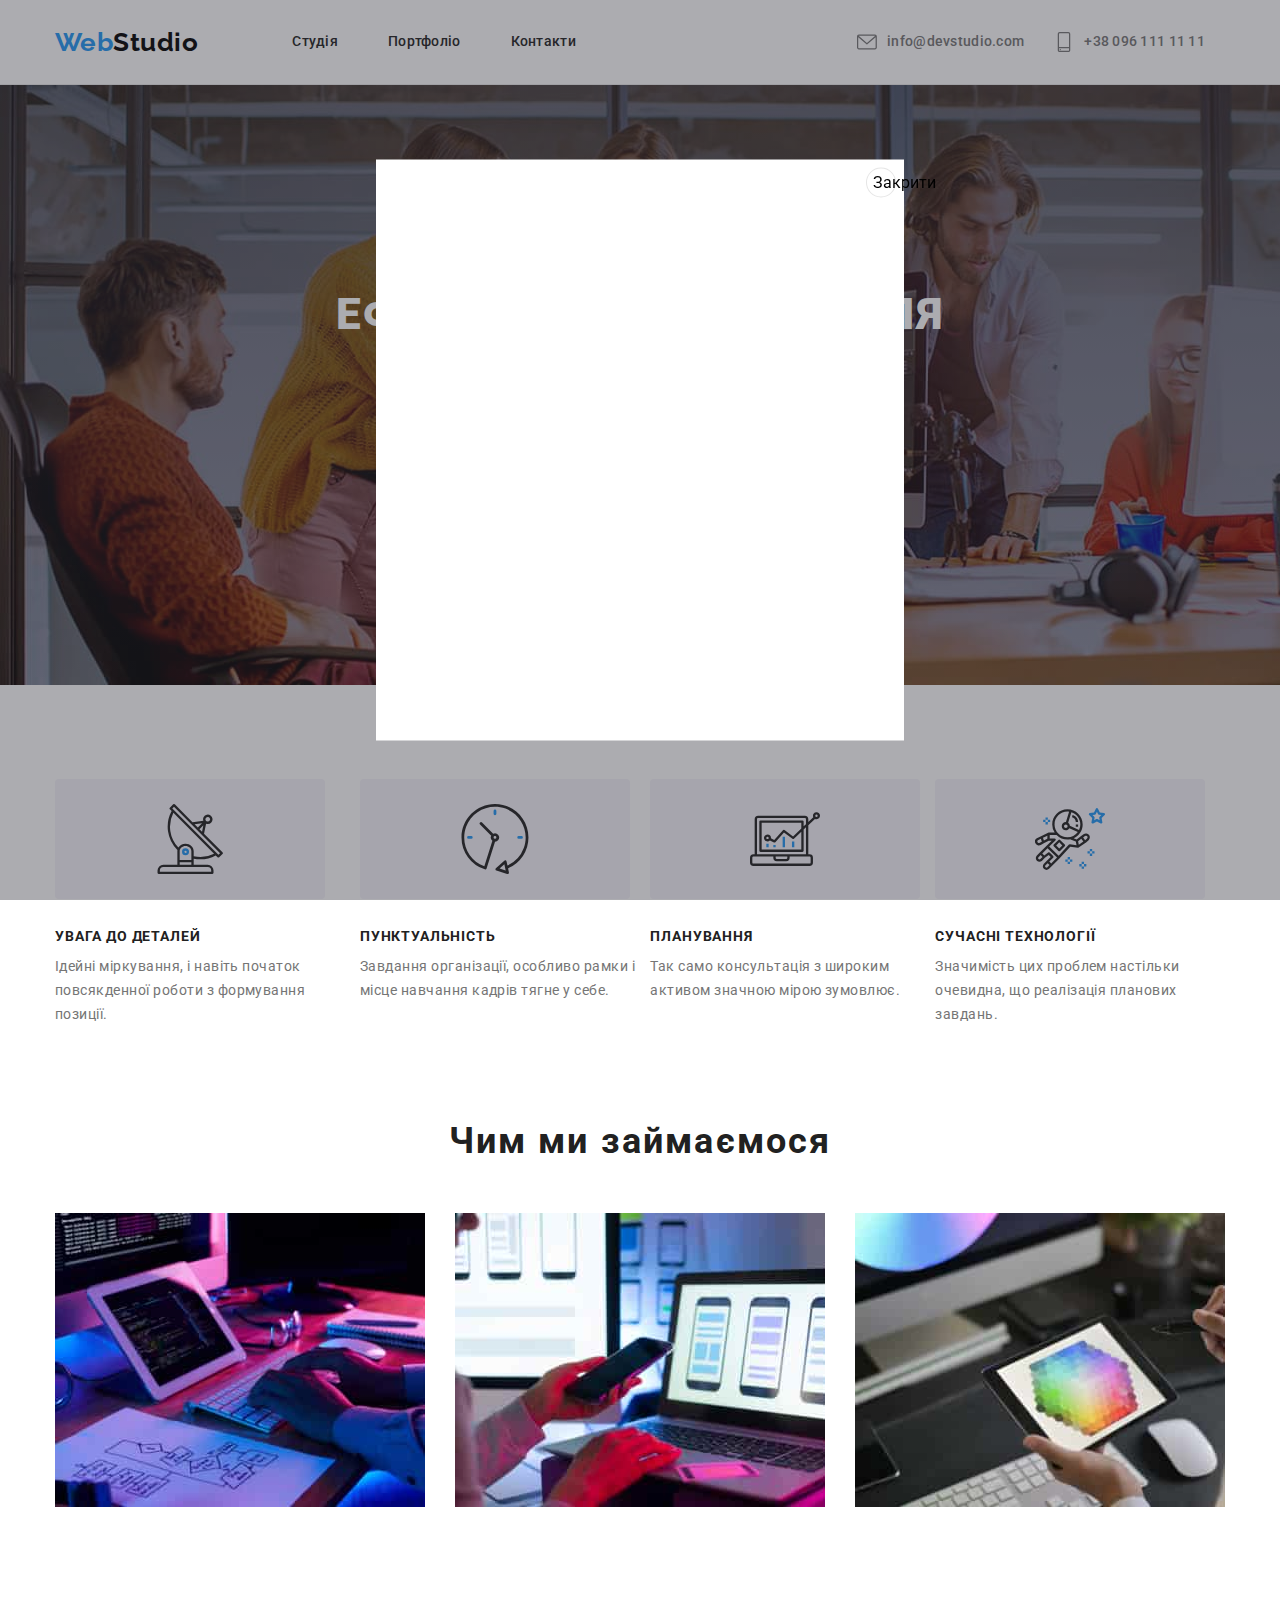
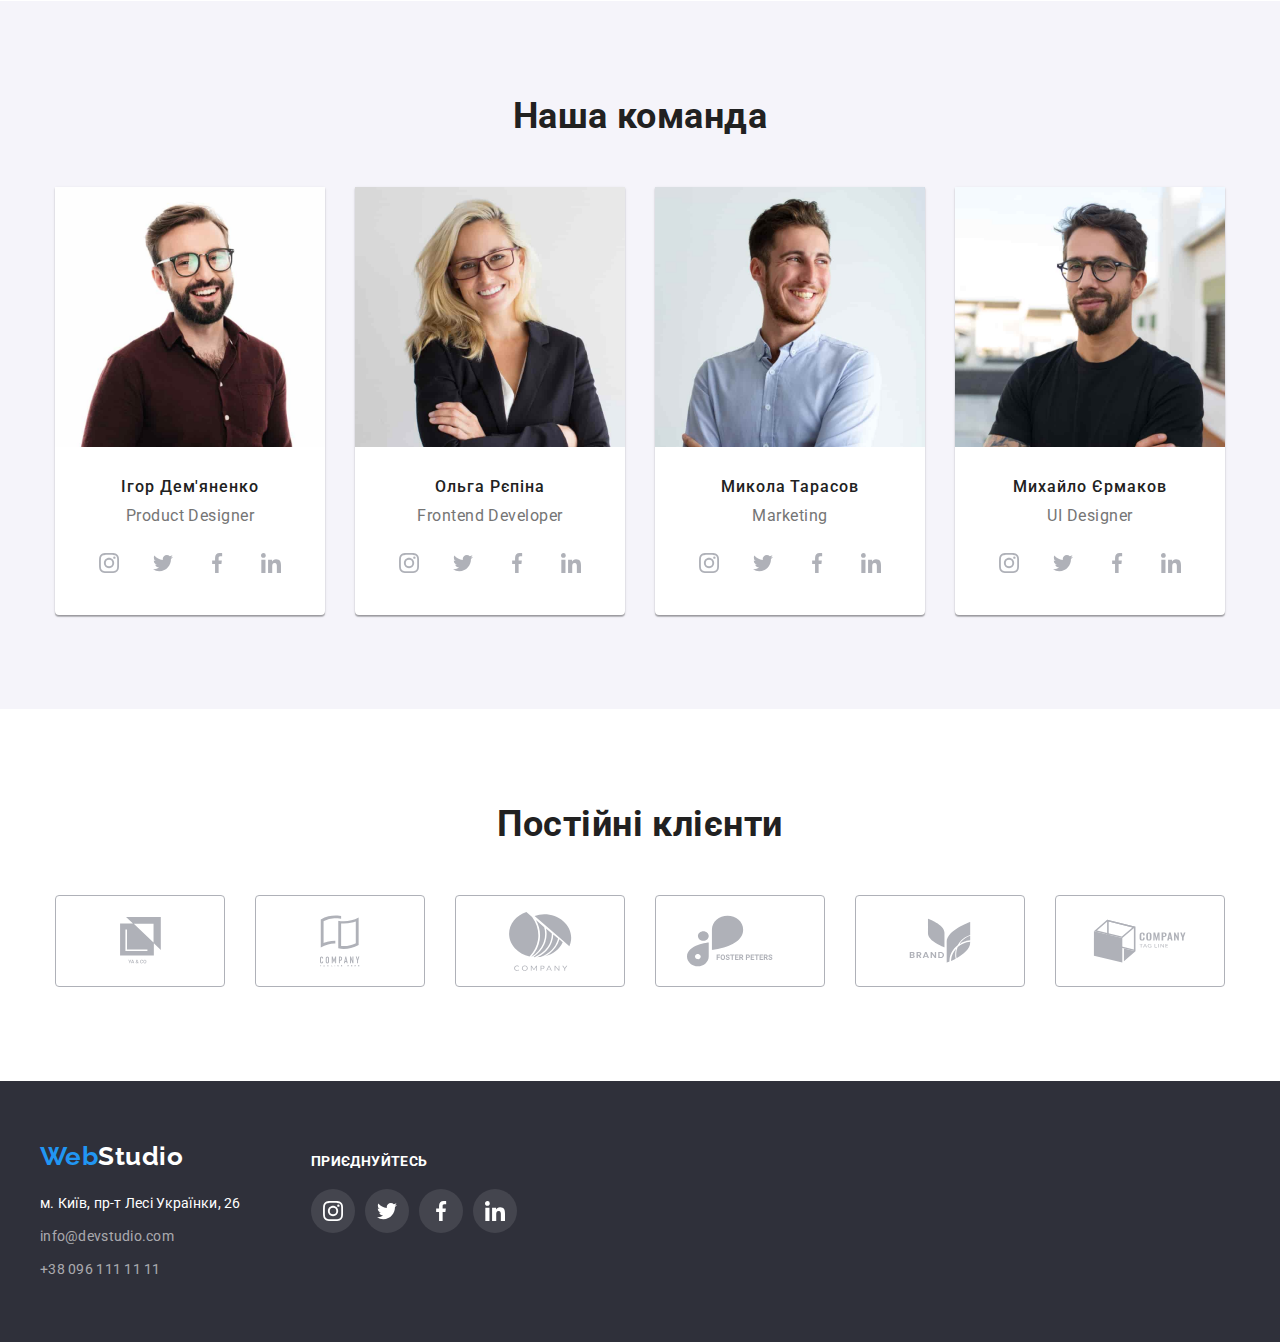
==== commit bb0cbf69: "backdrop" ====
--- a/index.html
+++ b/index.html
@@ -51,7 +51,7 @@
       <section class="hero section">
         <div class="conteiner">
           <h1 class="hero-title">Ефективні рішення для вашого бізнесу</h1>
-          <button class="button-main">Замовити послугу</button>
+          <button data-modal-open class="button-main">Замовити послугу</button>
         </div>
       </section>
 
@@ -556,6 +556,12 @@
           </ul>
         </div>
       </section>
+      <div class="backdrop is-hidden" data-modal>
+        <div class="modal">
+          <button data-modal-close type="button" class="close-modal"> Закрити</button> 
+          <form action="#"></form>
+        </div>
+  
     </main>
 
     <footer class="footer">
@@ -655,5 +661,6 @@
         </div>
       </div>
     </footer>
+    <script src="./js/modal.js"></script>
   </body>
 </html>
--- a/css/styles.css
+++ b/css/styles.css
@@ -53,6 +53,50 @@
 }
 /* header */
 
+
+.backdrop{
+  position: fixed;
+  left: 0;
+  top: 0;
+  width: 100%;
+  height: 100%;
+  background:rgba(47, 48, 58, 0.4);
+  z-index: 999;
+}
+
+.backdrop.is-hiden {
+  opacity: 0;
+  pointer-events: none; 
+
+}
+
+.modal{
+  max-width: 528px;
+  width: 100%;
+  max-height: 581px;
+  height: 100%;
+  background: var(--primary-white-color);
+  position: relative;
+  left: 50%;
+  top: 50%;
+  transform: translate(-50%,-50%);
+  /* overflow: auto; */
+}
+.close-modal{
+  position: absolute;
+  right: 8px;
+  top: 8px;
+  width: 30px;
+  height: 30px;
+  background: var(--primary-white-color);
+  border: 1px solid rgba(0, 0, 0, 0.1);
+  border-radius: 50%;
+}
+.cross{
+  fill: var(--primary-text-color);
+  z-index: 555;
+}
+
 .logo {
   color: #000000;
   font-family: Raleway;
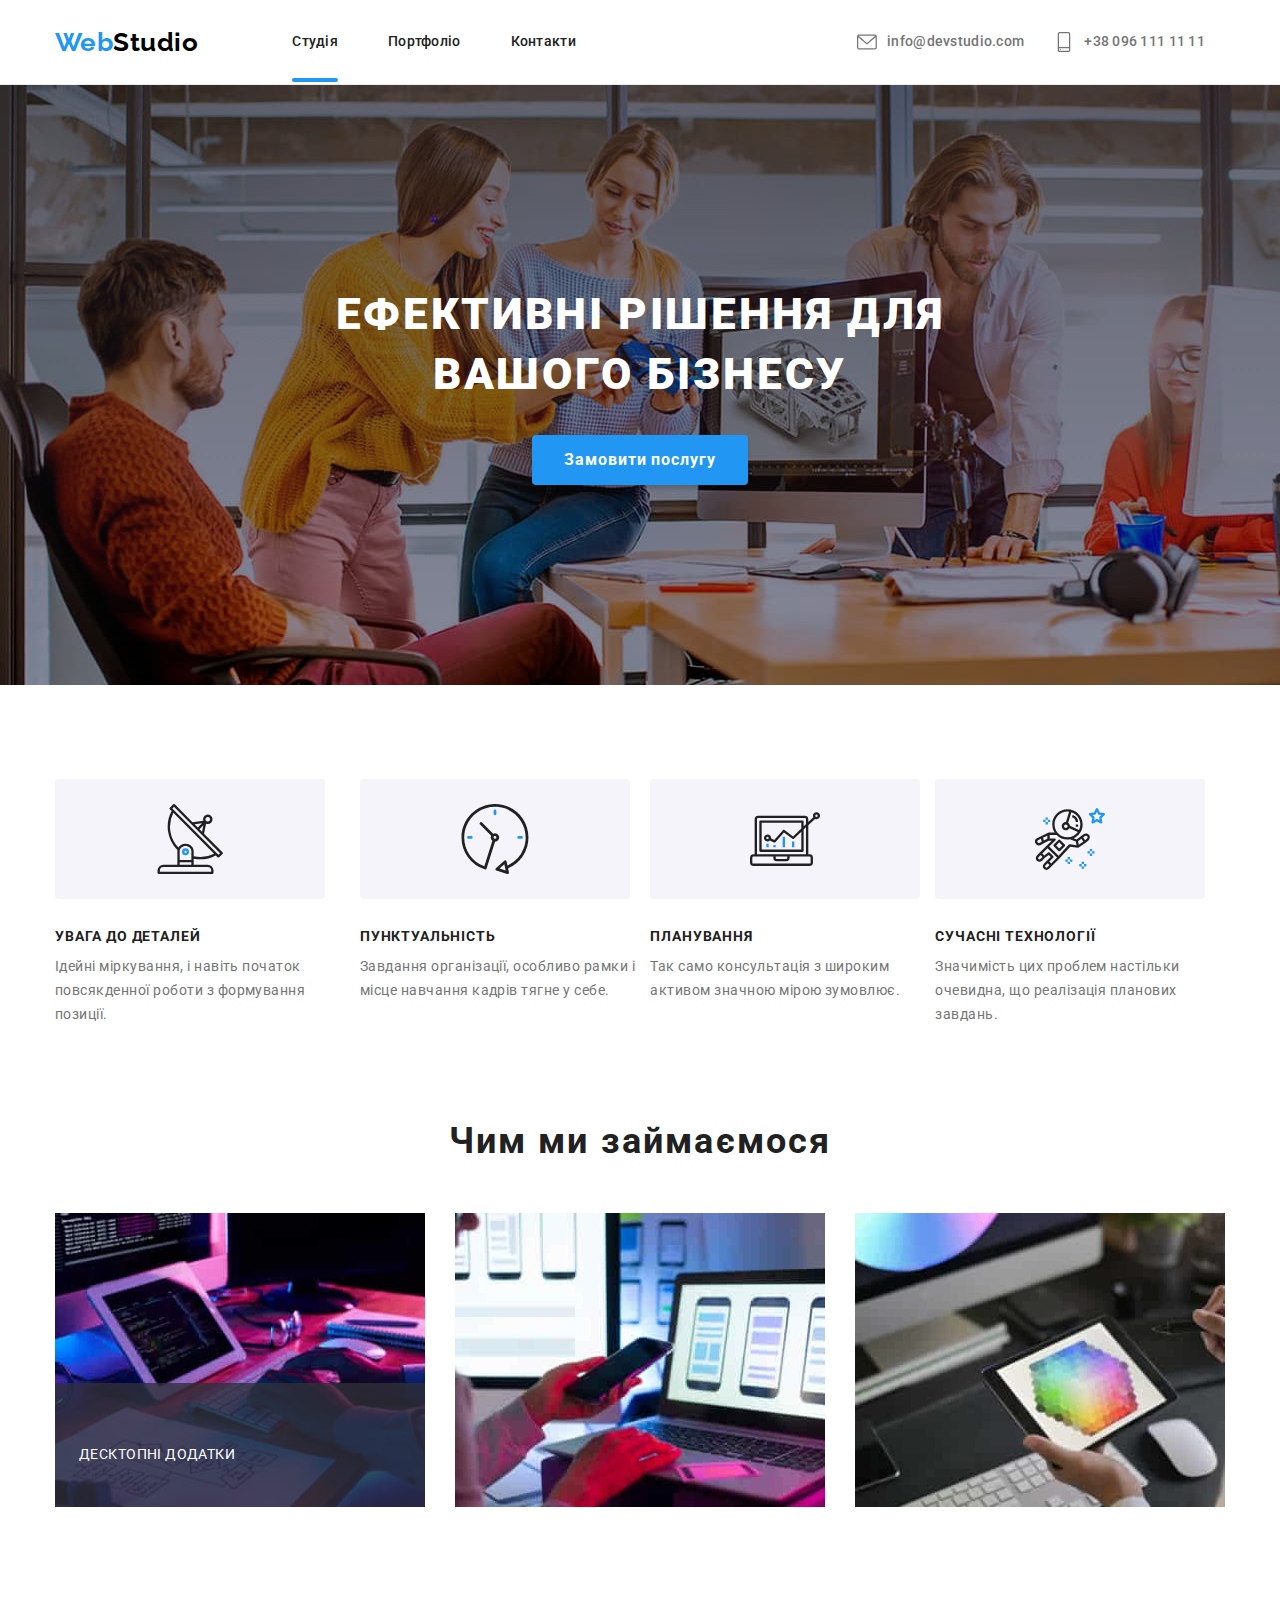
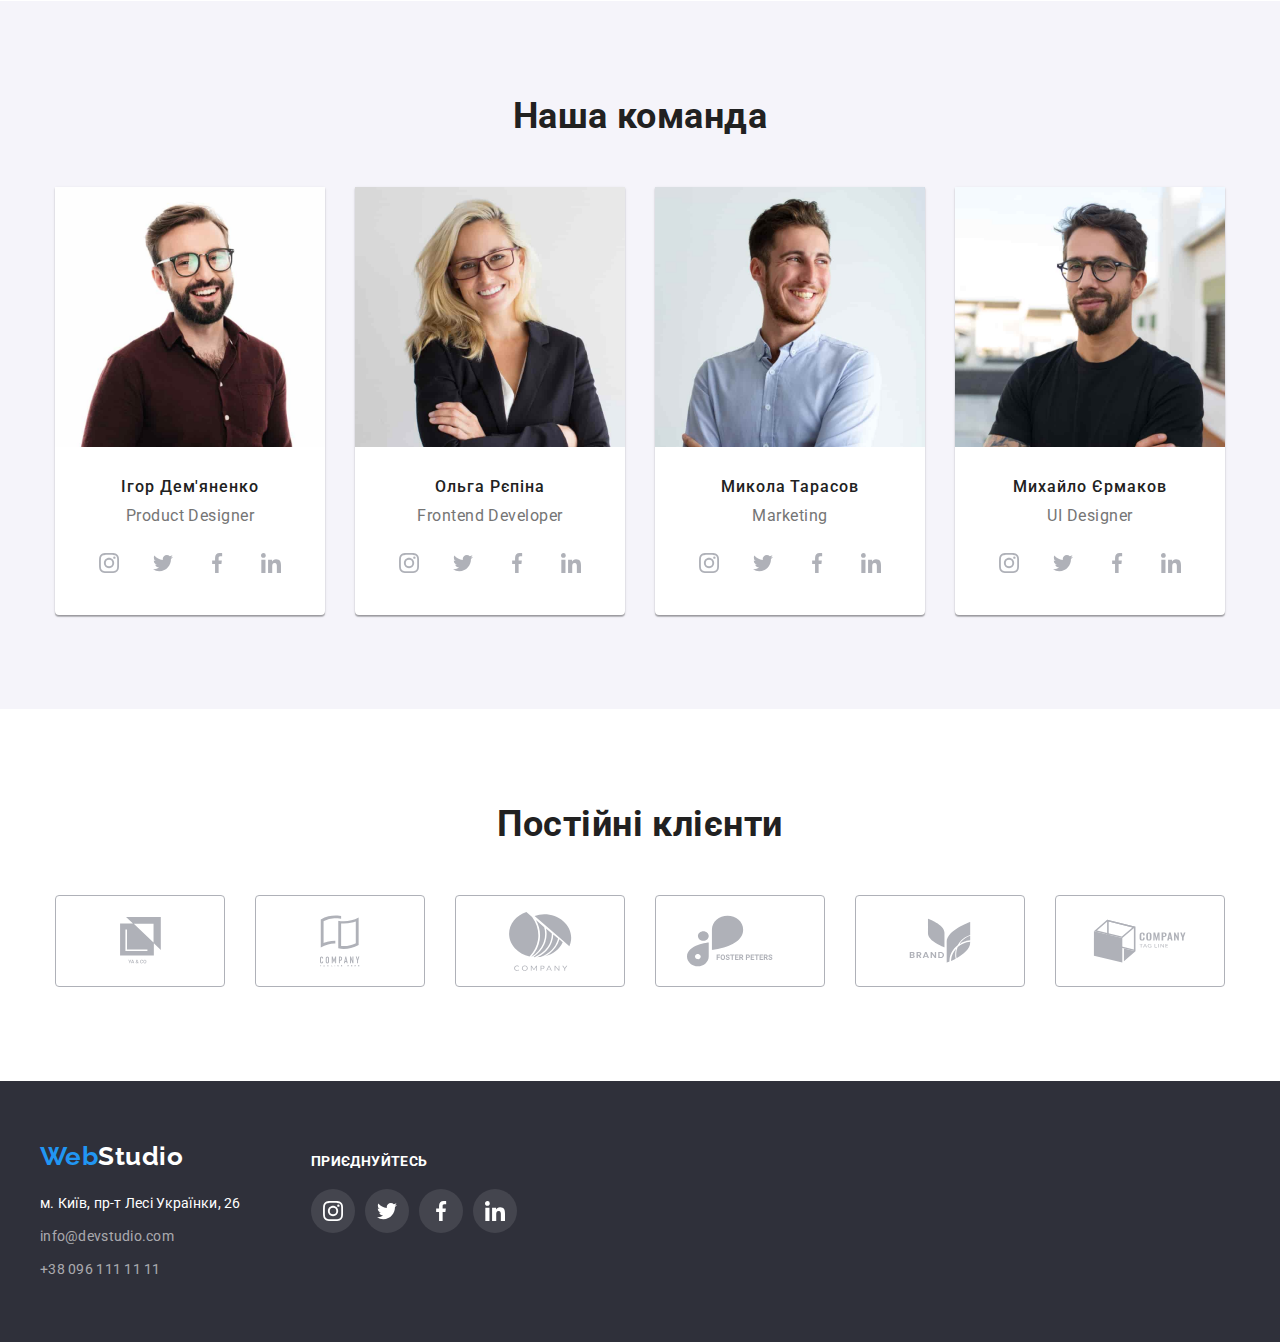
==== commit 852cd3a8: "13.56action" ====
--- a/index.html
+++ b/index.html
@@ -51,7 +51,7 @@
       <section class="hero section">
         <div class="conteiner">
           <h1 class="hero-title">Ефективні рішення для вашого бізнесу</h1>
-          <button data-modal-open class="button-main">Замовити послугу</button>
+          <button class="button-main" data-modal-open>Замовити послугу</button>
         </div>
       </section>
 
@@ -155,11 +155,15 @@
         <div class="action-photo conteiner">
           <h2 class="title">Чим ми займаємося</h2>
           <ul class="list">
+            <div class="item-photo__action">
             <li>
               <img
                 src="./images/functions-1.jpg"
                 alt="Набирає код на клавіатурі"
                 width="370">
+                <p class="discrip-photo__action">Десктопні додатки
+                   </p>
+                  </div>
             </li>
             <li>
               <img
@@ -556,12 +560,16 @@
           </ul>
         </div>
       </section>
-      <div class="backdrop is-hidden" data-modal>
+      <div class="modal-wrap is-hidden" data-modal>
         <div class="modal">
-          <button data-modal-close type="button" class="close-modal"> Закрити</button> 
+          <button data-modal-close type="button" class="close-modal" > 
+            <svg class="cross" width="11" height="11">
+            <use xlink:href="../images/sprite.svg#icon-cross"></use>
+          </svg>
+        </button> 
           <form action="#"></form>
         </div>
-  
+        </div>
     </main>
 
     <footer class="footer">
--- a/css/styles.css
+++ b/css/styles.css
@@ -54,7 +54,7 @@
 /* header */
 
 
-.backdrop{
+.modal-wrap{
   position: fixed;
   left: 0;
   top: 0;
@@ -62,14 +62,18 @@
   height: 100%;
   background:rgba(47, 48, 58, 0.4);
   z-index: 999;
-}
-
-.backdrop.is-hiden {
-  opacity: 0;
-  pointer-events: none; 
-
-}
-
+transition: opacity 250ms cubic-bezier(0.4,0,0.2,1),visibility 250ms ;
+}
+
+.modal-wrap.is-hidden{
+opacity: 0;
+visibility: hidden;
+ pointer-events: none;
+}
+.modal-wrap.is-hidden .modal{
+  transform: translate(-50%,-50%) scale(1.2);
+
+}
 .modal{
   max-width: 528px;
   width: 100%;
@@ -80,7 +84,8 @@
   left: 50%;
   top: 50%;
   transform: translate(-50%,-50%);
-  /* overflow: auto; */
+  z-index: 888;
+transition: transform 250ms ease;
 }
 .close-modal{
   position: absolute;
@@ -91,10 +96,13 @@
   background: var(--primary-white-color);
   border: 1px solid rgba(0, 0, 0, 0.1);
   border-radius: 50%;
-}
-.cross{
+ 
+}
+.cross.close-modal{
   fill: var(--primary-text-color);
-  z-index: 555;
+  position: absolute;
+  right: 10px;
+  top: 10px;
 }
 
 .logo {
@@ -121,7 +129,7 @@
 .site-nave.list {
     padding-left: 94px;
     padding-top: 32px;
-    padding-bottom: 32px;
+  
    }
 
 .site-nave li {
@@ -153,7 +161,16 @@
 .linkcurrent{
   color:var(--accent-color) ;
   text-decoration: none;
-  
+}
+.linkcurrent::after{
+  position: absolute;
+  content:"";
+  left: 0;
+  bottom: 0;
+  width: 100%;
+  height: 4px;
+  background: var(--accent-color);
+  border-radius: 4px;
 }
 .site-nave .item:last-child {
   margin-right: 0;
@@ -201,6 +218,8 @@
   text-decoration: none;
 
   color: var(--primary-text-color);
+
+
 }
 
 .logo-link {
@@ -215,6 +234,8 @@
 
 .site-nave .link {
   display: block;
+  position: relative;
+  padding-bottom: 32px;
 }
 .site-nave .list {
   margin-left: 94px;
@@ -384,6 +405,12 @@
 .items-photo:focus{
   box-shadow: 0px 1px 1px rgba(0, 0, 0, 0.12), 0px 4px 4px rgba(0, 0, 0, 0.06), 1px 4px 6px rgba(0, 0, 0, 0.16);
 }
+.items-photo{
+  position: relative;
+}
+.items-photo:hover.discrip-photo{
+  opacity: 1px;}
+
 .block-photo a{
   text-decoration: none;
 }
@@ -757,6 +784,62 @@
   font-weight: 400;
   font-size: 16px;
   line-height: 1.88;
+
+  
+}
+.item-photo__action{
+  position: relative;
+  overflow: hidden; 
+}
+
+.discrip-photo__action{
+  position: absolute;
+  top: 15%;
+  left: 0;
+  transform: translateY(100%);
+  height: 10%;
+  width: 100%;
+  display: flex;
+  /* opacity: 0; */
+  font-size: 14px;
+line-height: 16px;
+text-align: center;
+letter-spacing: 0.03em;
+text-transform: uppercase;
+  line-height: 1.1428;
+  background: rgba(47, 48, 58, 0.8);
+  color: var(--primary-white-color);
+  padding: 63px 24px;
+  overflow: auto;
+  transition: transform 250ms cubic-bezier(0.4,0,0.2,1);
+}
+
+.item-photo__wrap{
+  position: relative;
+  overflow: hidden;
+}
+.items-photo__link:hover .discrip-photo,
+.items-photo__link:focus .discrip-photo{
+  transform: translateY(0);
+}
+
+.discrip-photo{
+  position: absolute;
+  top: 0;
+  left: 0;
+  transform: translateY(100%);
+  height: 100%;
+  width: 100%;
+  display: flex;
+  /* opacity: 0; */
+  font-size: 18px;
+  line-height: 1.56;
+  letter-spacing: 0.03em;
+  background: rgba(33, 150, 243, 0.9);
+  color: var(--primary-white-color);
+  padding: 63px 24px;
+  overflow: auto;
+  transition: transform 250ms cubic-bezier(0.4,0,0.2,1);
 }
 .section-category .items {
   display: flex;
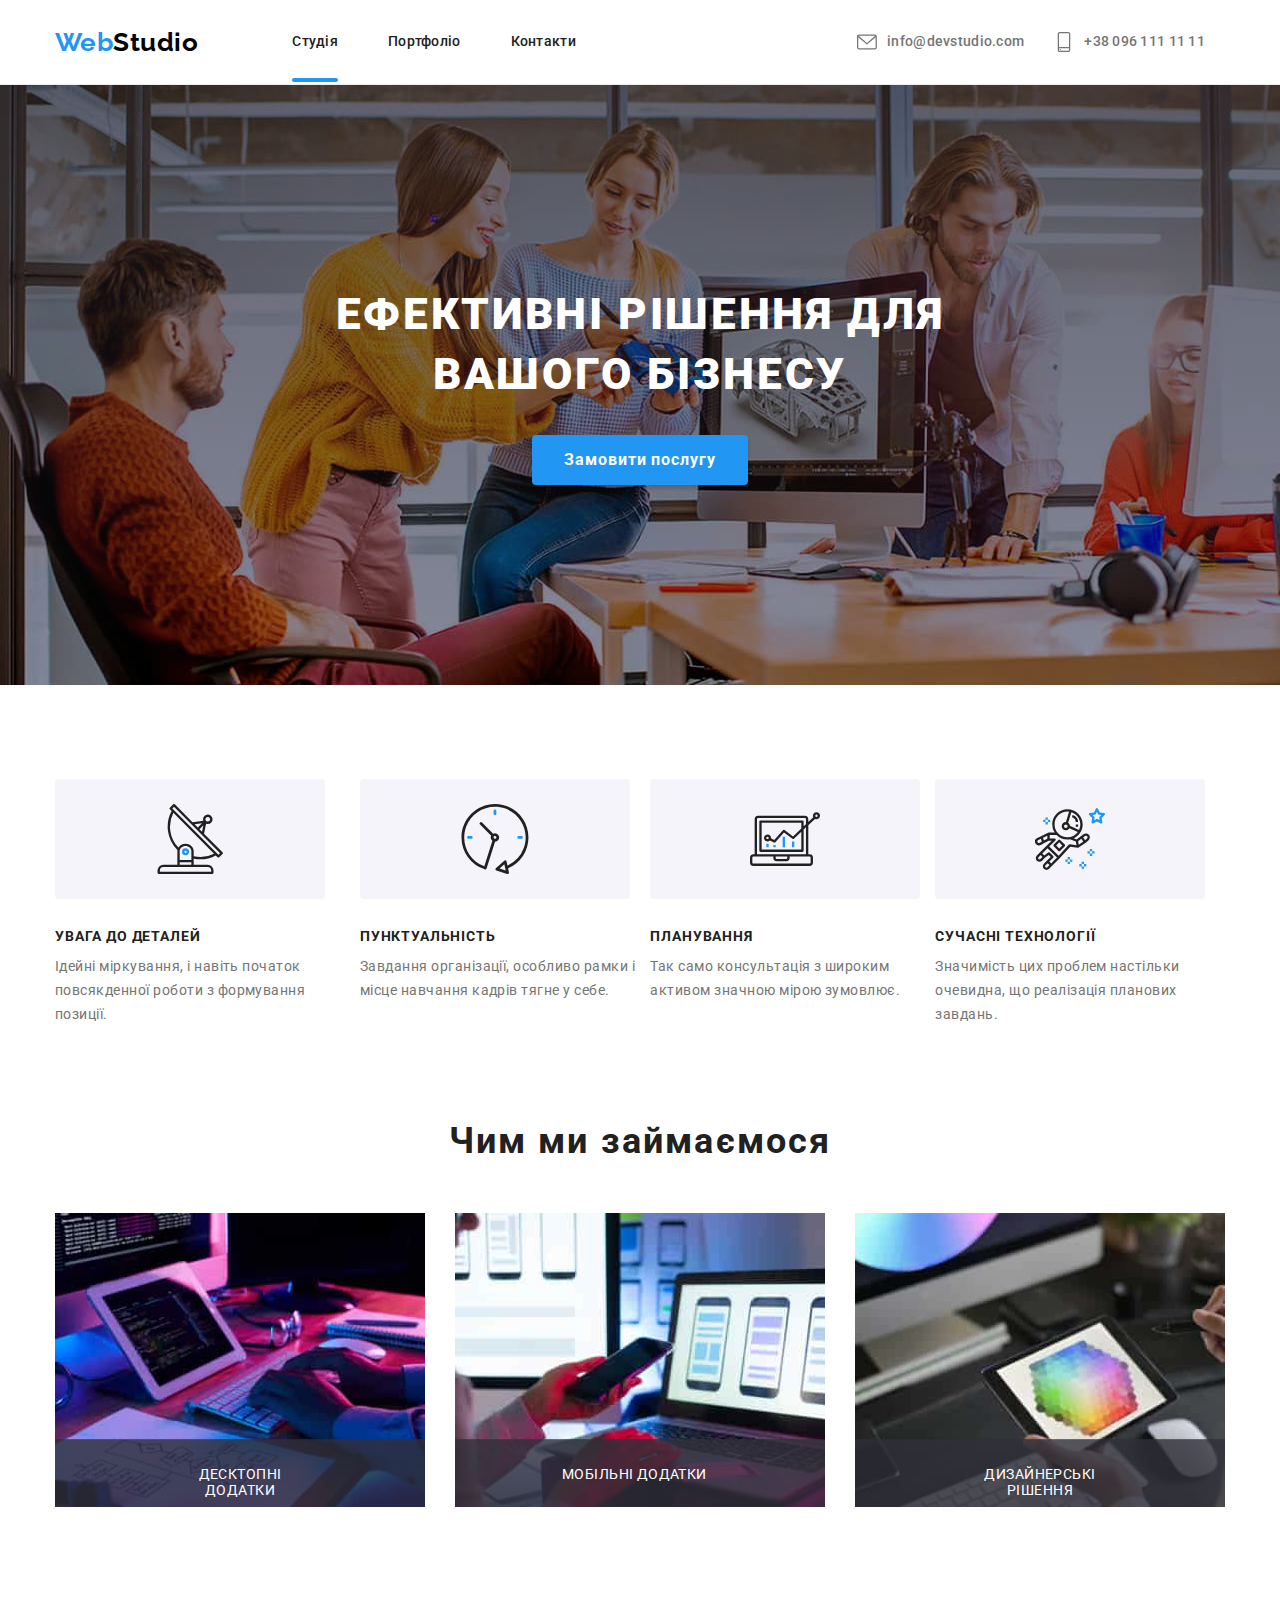
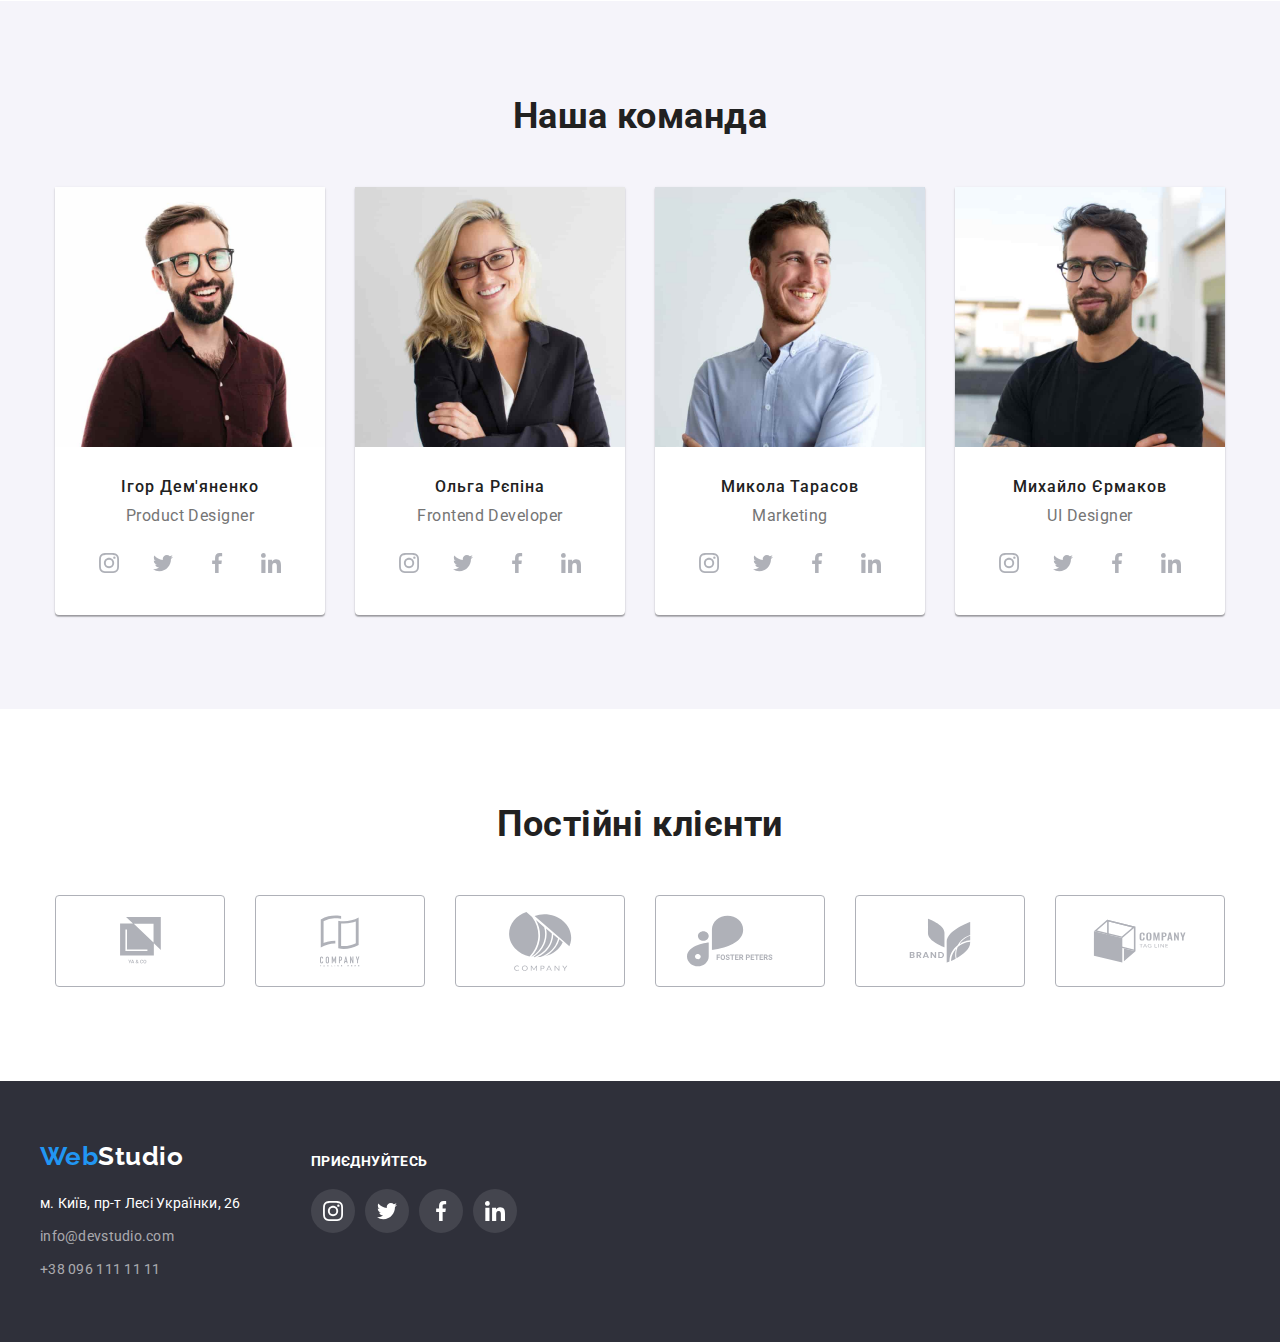
==== commit a89f606d: "17.06" ====
--- a/index.html
+++ b/index.html
@@ -165,19 +165,27 @@
                    </p>
                   </div>
             </li>
+            <div class="item-photo__action">
             <li>
               <img
                 src="./images/functions-2.jpg"
                 alt="Синхронізує з телефоном"
                 width="370"
               >
-            </li>
+              <p class="discrip-photo__action">Мобільні додатки
+              </p>
+             </div>
+            </li>
+            <div class="item-photo__action">
             <li>
               <img
                 src="./images/functions-3.jpg"
                 alt="Обирає палітру на планшеті"
                 width="370"
               >
+              <p class="discrip-photo__action">Дизайнерські рішення
+              </p>
+             </div>
             </li>
           </ul>
         </div>
--- a/css/styles.css
+++ b/css/styles.css
@@ -794,10 +794,10 @@
 
 .discrip-photo__action{
   position: absolute;
-  top: 15%;
+  top: 30%;
   left: 0;
   transform: translateY(100%);
-  height: 10%;
+  height: 47%;
   width: 100%;
   display: flex;
   /* opacity: 0; */
@@ -809,7 +809,7 @@
   line-height: 1.1428;
   background: rgba(47, 48, 58, 0.8);
   color: var(--primary-white-color);
-  padding: 63px 24px;
+  padding: 27px 107px;
   overflow: auto;
   transition: transform 250ms cubic-bezier(0.4,0,0.2,1);
 }
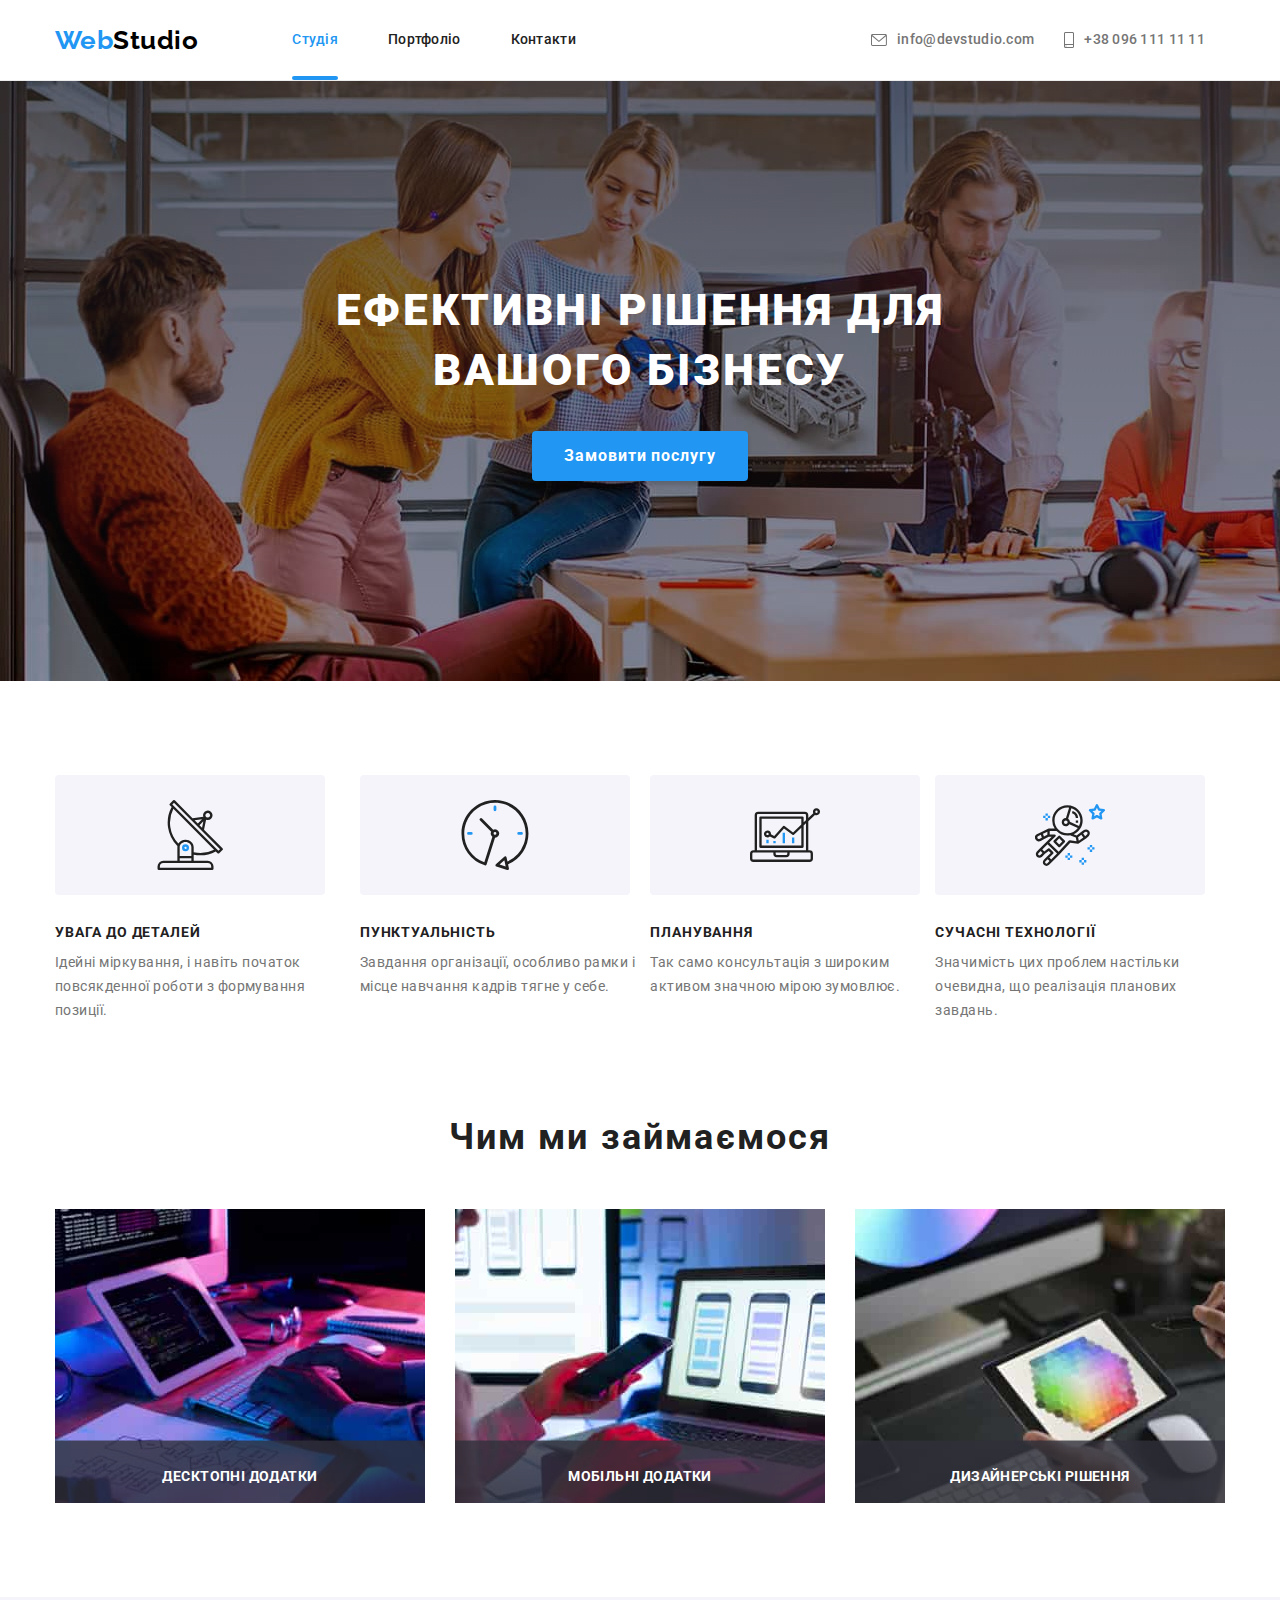
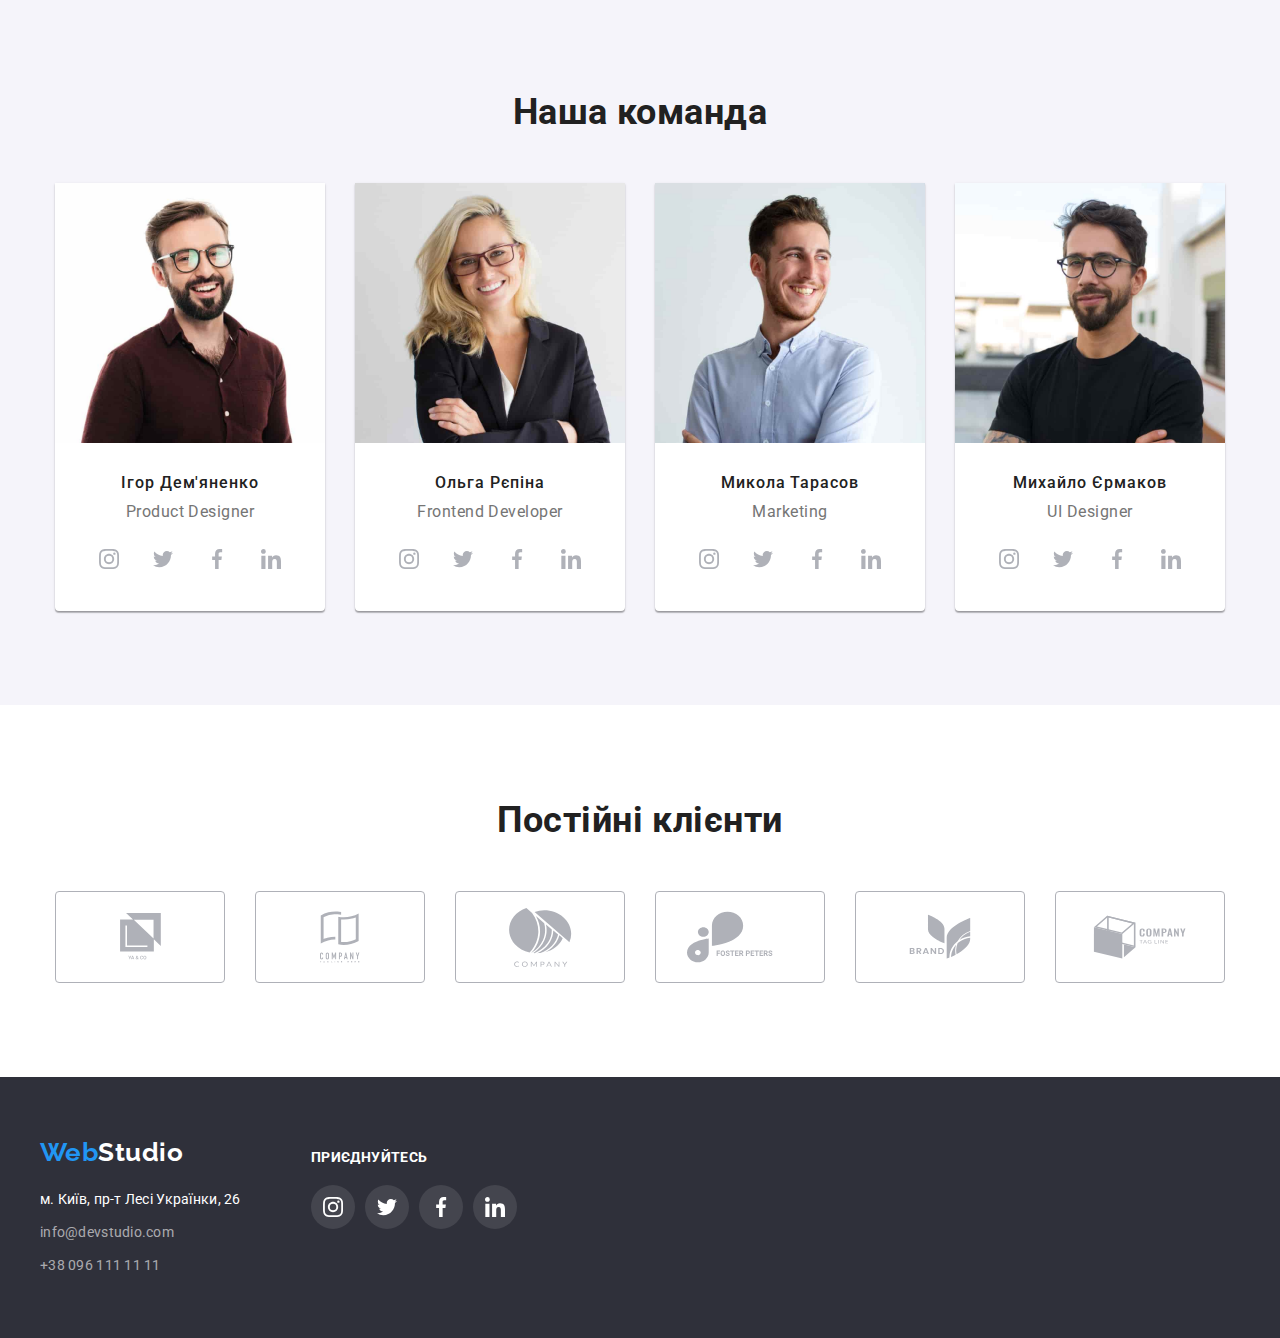
==== commit ee2b6106: "fixfinish" ====
--- a/index.html
+++ b/index.html
@@ -151,43 +151,42 @@
           </ul>
         </div>
       </section>
+
       <section class="section">
         <div class="action-photo conteiner">
           <h2 class="title">Чим ми займаємося</h2>
-          <ul class="list">
-            <div class="item-photo__action">
-            <li>
+          
+          
+              <ul class="list">
+            <li class="item-photo__action">
               <img
                 src="./images/functions-1.jpg"
                 alt="Набирає код на клавіатурі"
                 width="370">
                 <p class="discrip-photo__action">Десктопні додатки
                    </p>
-                  </div>
-            </li>
-            <div class="item-photo__action">
-            <li>
+                  </li>
+                  
+           
+            <li class="item-photo__action">
               <img
                 src="./images/functions-2.jpg"
                 alt="Синхронізує з телефоном"
-                width="370"
-              >
+                width="370">
               <p class="discrip-photo__action">Мобільні додатки
               </p>
-             </div>
-            </li>
-            <div class="item-photo__action">
-            <li>
+              </li>
+           
+            <li class="item-photo__action">
               <img
                 src="./images/functions-3.jpg"
                 alt="Обирає палітру на планшеті"
-                width="370"
-              >
+                width="370">
               <p class="discrip-photo__action">Дизайнерські рішення
               </p>
-             </div>
             </li>
           </ul>
+         
         </div>
       </section>
 
--- a/css/styles.css
+++ b/css/styles.css
@@ -125,6 +125,7 @@
 .site-nave {
   display: flex;
   align-items: center;
+   transition: transform 250ms cubic-bezier(0.4,0,0.2,1); 
 }
 .site-nave.list {
     padding-left: 94px;
@@ -158,9 +159,15 @@
 .site-nave li {
   margin-right: 50px;
 }
-.linkcurrent{
+.site-nave .linkcurrent{
   color:var(--accent-color) ;
   text-decoration: none;
+  transition:color 250ms cubic-bezier(0.4, 0, 0.2, 1);
+
+}
+.linkcurrent:hover:after{
+  width: 100%;
+  
 }
 .linkcurrent::after{
   position: absolute;
@@ -169,12 +176,16 @@
   bottom: 0;
   width: 100%;
   height: 4px;
-  background: var(--accent-color);
+   background: var(--accent-color); 
   border-radius: 4px;
+ 
 }
 .site-nave .item:last-child {
   margin-right: 0;
 }
+
+
+ 
 .feature-item-link:last-child {
   margin-right: 0;
   
@@ -202,9 +213,7 @@
   display: flex;
   align-items: center;
 }
-/* .mail:hover::before {
-  color:var(--accent-color);
-} */
+
 .phone {
   display: flex;
   align-items: center;
@@ -230,13 +239,17 @@
   font-size: 26px;
   line-height: 1.19;
   text-decoration: none;
+
 }
 
 .site-nave .link {
   display: block;
   position: relative;
   padding-bottom: 32px;
-}
+  /transition:color 250ms cubic-bezier(0.4, 0, 0.2, 1);
+   
+}
+
 .site-nave .list {
   margin-left: 94px;
 
@@ -247,10 +260,12 @@
   line-height: 1.14;
   letter-spacing: 0.02em;
   text-decoration: none;
+ 
 }
 .site-nave .link:hover,
 .site-nave .link:focus {
   color: var(--accent-color);
+
 }
 
 .seting-nave {
@@ -272,6 +287,7 @@
   line-height: 1.14;
   letter-spacing: 0.02em;
   text-decoration: none;
+  transition:color 250ms cubic-bezier(0.4, 0, 0.2, 1);
 }
 .adress-head .link:hover,
 .adress-head .link:focus {
@@ -374,6 +390,8 @@
   font-weight: 500;
   font-size: 16px;
   line-height: 1.62;
+  transition-duration: 1s;
+  position: absolute;
 }
 
 .button-secondary {
@@ -384,6 +402,8 @@
   color: var(--primary-text-color);
  line-height: 1.625;
   font-weight: 500;
+  position: relative;
+  
 }
 
 .filter-btn {
@@ -394,6 +414,7 @@
   border: 0ch;
  line-height: 1.625;
   font-weight: 500; 
+  transition:background-color 250ms cubic-bezier(0.4, 0, 0.2, 1);
 }
 .filter-btn:hover,
 .filter-btn:focus {
@@ -407,6 +428,7 @@
 }
 .items-photo{
   position: relative;
+  transition:box-shadow 250ms cubic-bezier(0.4, 0, 0.2, 1);
 }
 .items-photo:hover.discrip-photo{
   opacity: 1px;}
@@ -486,20 +508,25 @@
 }
 .icon-adress-link {
   fill: var(--secondary-text-color);
-  width: 20px;
-  height: 20px;
+  transition:color 250ms cubic-bezier(0.4, 0, 0.2, 1);
+
 }
 .icon-adress-link:hover,
 .icon-adress-link:focus {
   color: var(--accent-color);
 }
 
+svg .icon-adress-link{
+  fill: currentColor;
+}
+
 .adress-head-link {
   margin-right: 20px;
   display: flex;
   align-items: center;
   justify-content: center;
   margin-left: 10px;
+  transition:color 250ms cubic-bezier(0.4, 0, 0.2, 1);
 }
 
 .adress-head-link:hover .icon-adress-link,
@@ -552,6 +579,8 @@
   border-radius: 50%;
   background: rgba(255, 255, 255, 0.1);
   fill: var(--icon-color);
+  transition: background-color 250ms cubic-bezier(0.4, 0, 0.2, 1);
+  
 }
 .social-item-link:hover,
 .social-item-link:focus {
@@ -573,6 +602,7 @@
   border-radius: 4px;
   color: var(--icon-color);
   background-color: transparent;
+  transition: color 250ms cubic-bezier(0.4, 0, 0.2, 1);
 }
 
 .client-link:hover,
@@ -616,6 +646,8 @@
   background-color: var(--bgr-grey-color);
   cursor: pointer;
   border: 0ch;
+  transition: color 250ms cubic-bezier(0.4, 0, 0.2, 1);
+  transition: background-color 250ms cubic-bezier(0.4, 0, 0.2, 1);
 }
 .filter-btn:hover,
 .filter-btn:focus {
@@ -794,22 +826,25 @@
 
 .discrip-photo__action{
   position: absolute;
-  top: 30%;
+  top: 55%;
   left: 0;
   transform: translateY(100%);
-  height: 47%;
-  width: 100%;
-  display: flex;
-  /* opacity: 0; */
+  height: 24%;
+  min-width:  370px;
+   /* opacity: 0; */
+  font-weight: 700;
   font-size: 14px;
-line-height: 16px;
-text-align: center;
-letter-spacing: 0.03em;
-text-transform: uppercase;
   line-height: 1.1428;
+  
+  letter-spacing: 0.03em;
+  text-transform: uppercase;
   background: rgba(47, 48, 58, 0.8);
   color: var(--primary-white-color);
-  padding: 27px 107px;
+ 
+  display: flex;
+  justify-content: center;
+  text-align: center;
+  padding: 27px 90px;
   overflow: auto;
   transition: transform 250ms cubic-bezier(0.4,0,0.2,1);
 }
@@ -817,6 +852,8 @@
 .item-photo__wrap{
   position: relative;
   overflow: hidden;
+  
+
 }
 .items-photo__link:hover .discrip-photo,
 .items-photo__link:focus .discrip-photo{
@@ -835,11 +872,11 @@
   font-size: 18px;
   line-height: 1.56;
   letter-spacing: 0.03em;
-  background: rgba(33, 150, 243, 0.9);
+  background-color: rgba(33, 150, 243, 0.9);
   color: var(--primary-white-color);
   padding: 63px 24px;
   overflow: auto;
-  transition: transform 250ms cubic-bezier(0.4,0,0.2,1);
+  transition: background-color,transform 250ms cubic-bezier(0.4,0,0.2,1);
 }
 .section-category .items {
   display: flex;
@@ -900,6 +937,7 @@
   line-height: 1.71;
   text-decoration: none;
   font-style: normal;
+  transition:color 250ms cubic-bezier(0.4, 0, 0.2, 1);
 }
 .footer-adress .link:hover,
 .footer-adress .link:focus {
@@ -916,6 +954,7 @@
   line-height: 1.71;
   text-decoration: none;
   font-style: normal;
+  transition:color 250ms cubic-bezier(0.4, 0, 0.2, 1);
 }
 
 .adress{
@@ -945,4 +984,4 @@
 /* second text grey          #757575*/
 /* footer-grayrgba(255, 255, 255, 0.6) */
 /* Font Raleway Weight 700 */
-/* Font Roboto Weight 400, 500, 700, 900 */
+/* Font Roboto Weight 400, 500, 700, 900 */